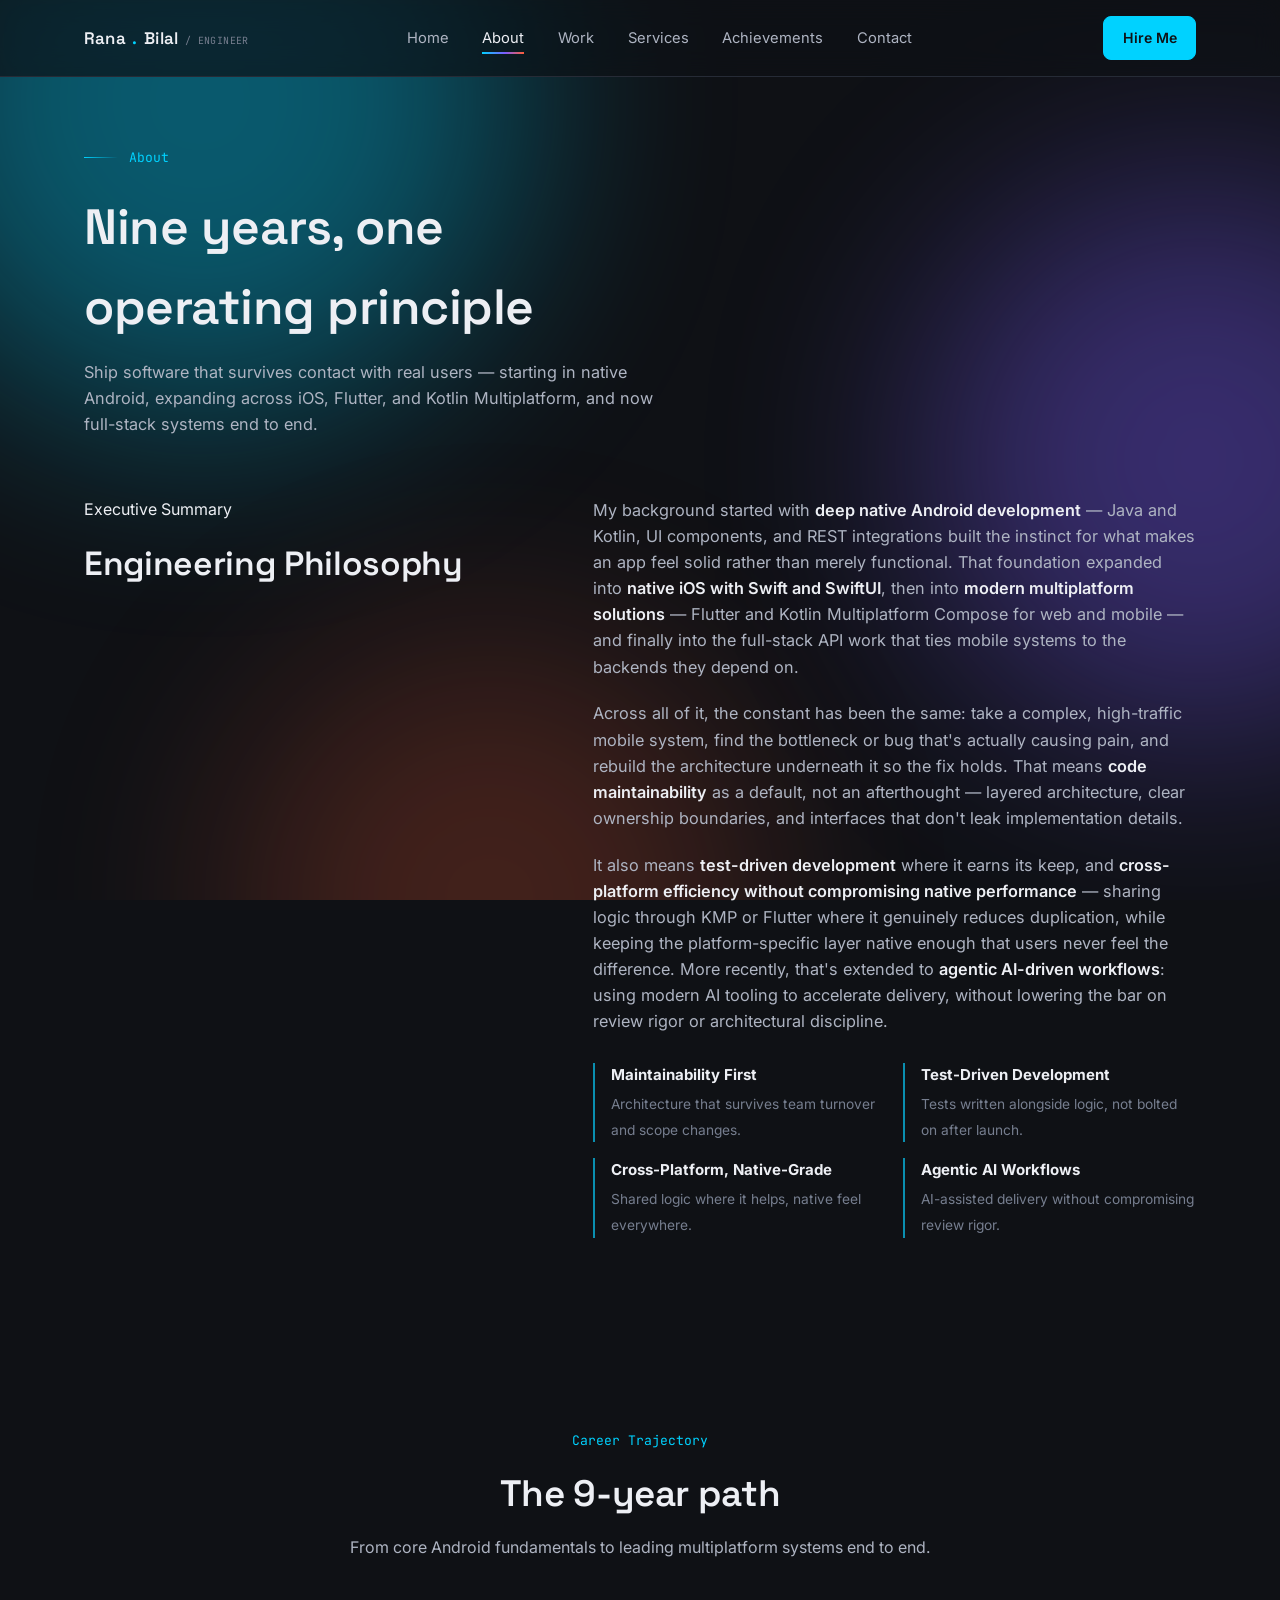
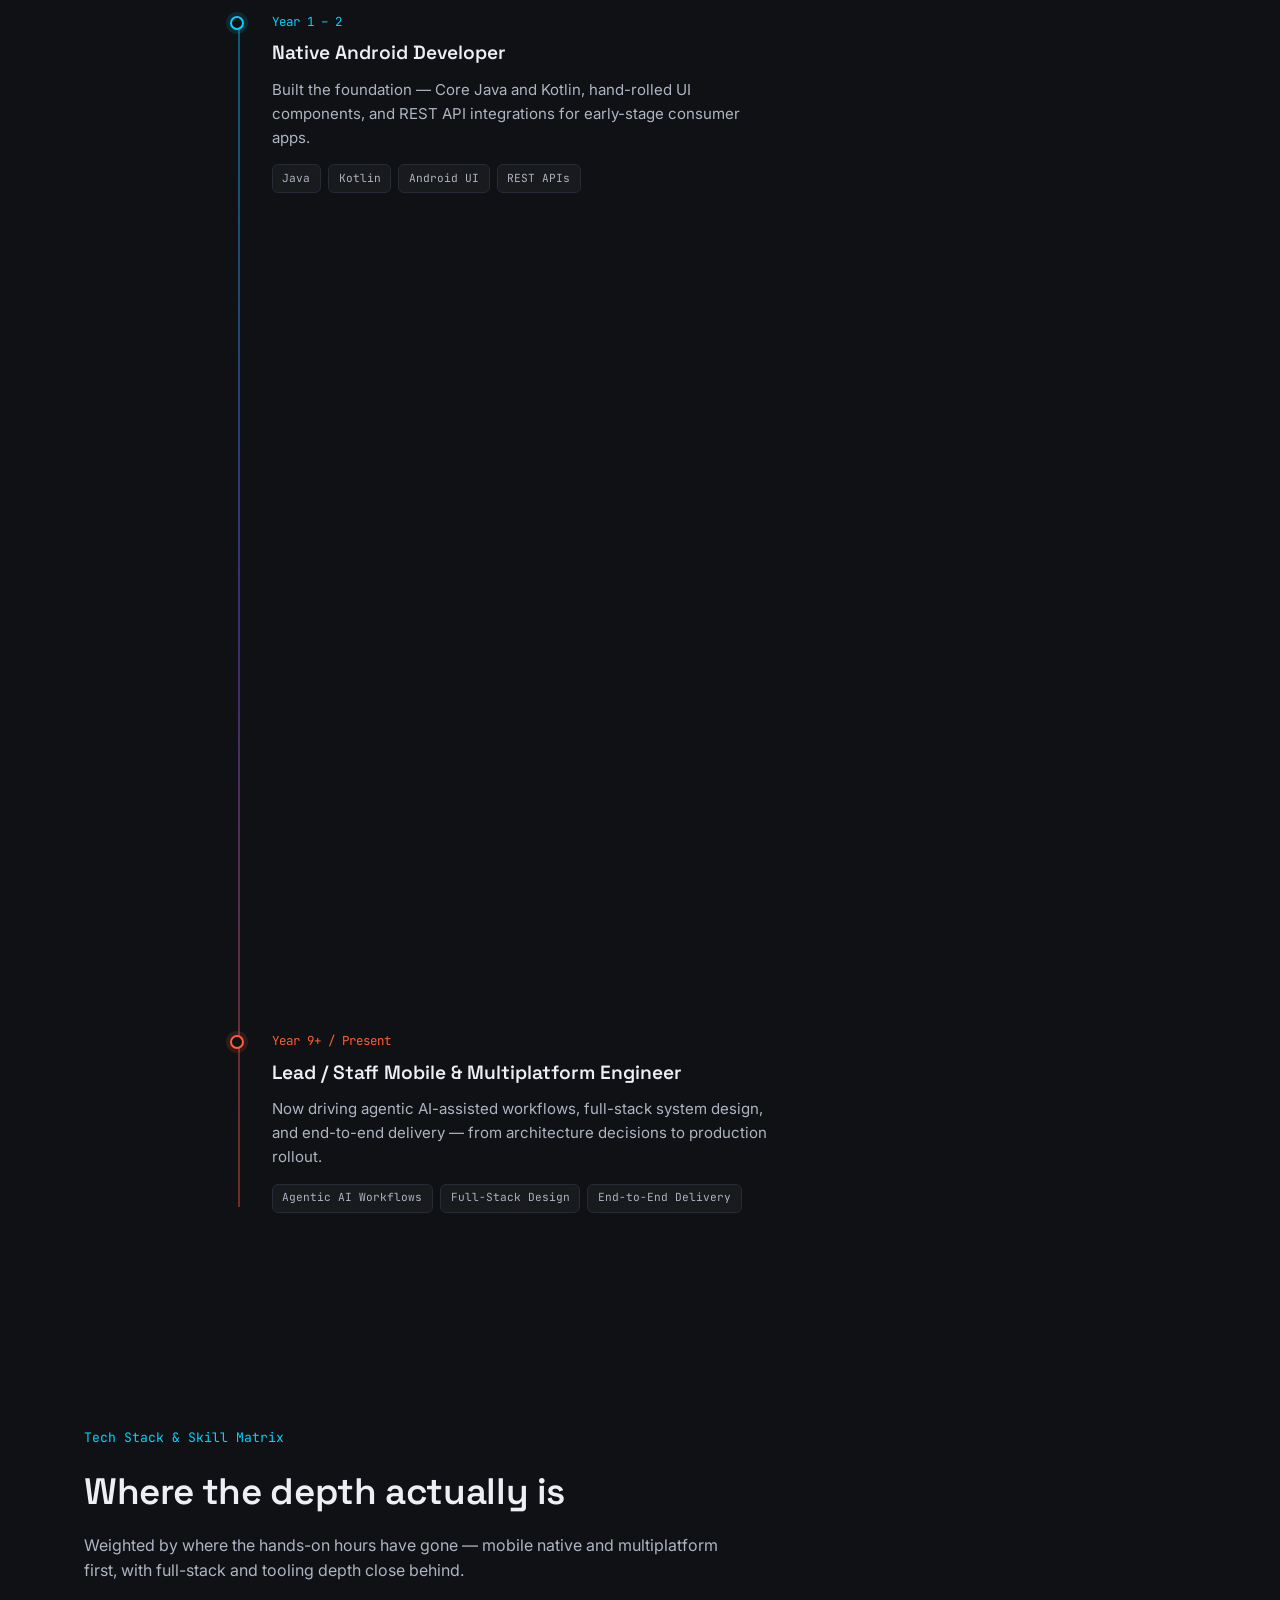
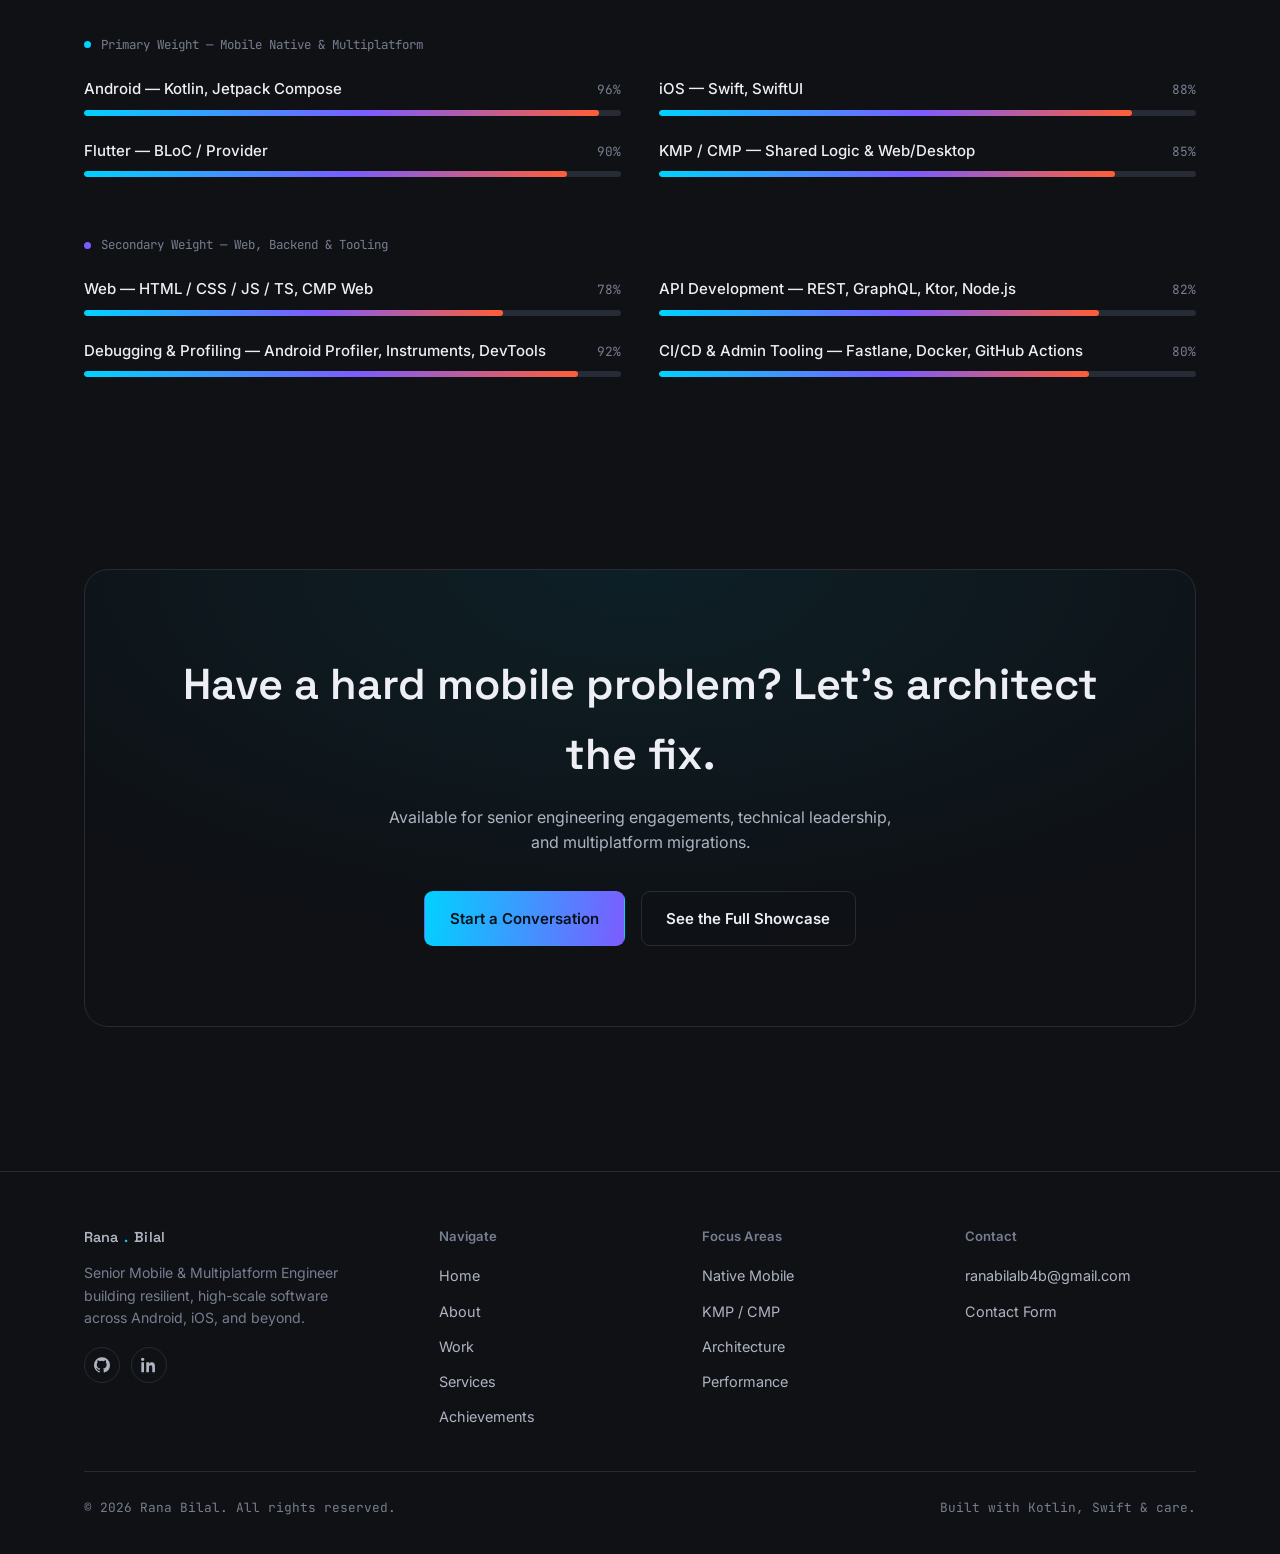
==== about.html @ 369d16eb "Initial Commit" ====
<!DOCTYPE html>
<html lang="en">
<head>
<meta charset="UTF-8">
<meta name="viewport" content="width=device-width, initial-scale=1.0">
<title>About — Rana Bilal</title>
<meta name="description" content="9 years of Android engineering — from native Android compliance platforms to Kotlin Multiplatform, Flutter, and iOS expansion.">
<link rel="preconnect" href="https://fonts.googleapis.com">
<link href="https://fonts.googleapis.com/css2?family=Space+Grotesk:wght@500;600;700&family=Inter:wght@400;500;600&family=JetBrains+Mono:wght@400;500&display=swap" rel="stylesheet">
<link rel="stylesheet" href="assets/css/style.css">
</head>
<body>

<div class="ambient" aria-hidden="true">
  <span class="b1"></span>
  <span class="b2"></span>
  <span class="b3"></span>
</div>

<!-- ============ NAV ============ -->
<header class="site-nav">
  <div class="wrap">
    <a href="index.html" class="brand">Rana<span class="dot">.</span>Bilal <small>/ ENGINEER</small></a>
    <nav>
      <ul class="nav-links" id="navLinks">
        <li><a href="index.html">Home</a></li>
        <li><a href="about.html" class="active">About</a></li>
        <li><a href="projects.html">Work</a></li>
        <li><a href="services.html">Services</a></li>
        <li><a href="achievements.html">Achievements</a></li>
        <li><a href="contact.html">Contact</a></li>
        <li><a href="contact.html" class="btn btn-primary nav-cta-mobile">Hire Me</a></li>
      </ul>
    </nav>
    <a href="contact.html" class="nav-cta">Hire Me</a>
    <button class="nav-toggle" id="navToggle" aria-label="Toggle navigation" aria-expanded="false">
      <span></span>
    </button>
  </div>
</header>

<main>

  <!-- ============ PAGE HEADER ============ -->
  <section class="page-header">
    <div class="wrap">
      <div class="eyebrow-line"><span class="rule"></span> About</div>
      <h1>Nine years, one operating principle</h1>
      <p>Ship software that survives contact with real users — starting in native Android, expanding across iOS, Flutter, and Kotlin Multiplatform, and now full-stack systems end to end.</p>
    </div>
  </section>

  <!-- ============ EXECUTIVE SUMMARY / PHILOSOPHY ============ -->
  <section class="section" style="padding-top:20px;">
    <div class="wrap">
      <div class="narrative">
        <div class="narrative-aside reveal">
          <span class="index">Executive Summary</span>
          <h2>Engineering Philosophy</h2>
        </div>
        <div class="narrative-body reveal">
          <p>My background started with <strong>deep native Android development</strong> — Java and Kotlin, UI components, and REST integrations built the instinct for what makes an app feel solid rather than merely functional. That foundation expanded into <strong>native iOS with Swift and SwiftUI</strong>, then into <strong>modern multiplatform solutions</strong> — Flutter and Kotlin Multiplatform Compose for web and mobile — and finally into the full-stack API work that ties mobile systems to the backends they depend on.</p>
          <p>Across all of it, the constant has been the same: take a complex, high-traffic mobile system, find the bottleneck or bug that's actually causing pain, and rebuild the architecture underneath it so the fix holds. That means <strong>code maintainability</strong> as a default, not an afterthought — layered architecture, clear ownership boundaries, and interfaces that don't leak implementation details.</p>
          <p>It also means <strong>test-driven development</strong> where it earns its keep, and <strong>cross-platform efficiency without compromising native performance</strong> — sharing logic through KMP or Flutter where it genuinely reduces duplication, while keeping the platform-specific layer native enough that users never feel the difference. More recently, that's extended to <strong>agentic AI-driven workflows</strong>: using modern AI tooling to accelerate delivery, without lowering the bar on review rigor or architectural discipline.</p>

          <div class="pillar-strip">
            <div class="pillar"><b>Maintainability First</b><span>Architecture that survives team turnover and scope changes.</span></div>
            <div class="pillar"><b>Test-Driven Development</b><span>Tests written alongside logic, not bolted on after launch.</span></div>
            <div class="pillar"><b>Cross-Platform, Native-Grade</b><span>Shared logic where it helps, native feel everywhere.</span></div>
            <div class="pillar"><b>Agentic AI Workflows</b><span>AI-assisted delivery without compromising review rigor.</span></div>
          </div>
        </div>
      </div>
    </div>
  </section>

  <!-- ============ MILESTONE TIMELINE ============ -->
  <section class="section" id="timeline-section">
    <div class="wrap">
      <div class="section-head reveal" style="margin-left:auto; margin-right:auto; text-align:center;">
        <span class="index">Career Trajectory</span>
        <h2>The 9-year path</h2>
        <p style="margin-left:auto; margin-right:auto;">From core Android fundamentals to leading multiplatform systems end to end.</p>
      </div>

      <div class="timeline">
        <div class="t-item reveal">
          <span class="t-range">Year 1 – 2</span>
          <h3>Native Android Developer</h3>
          <p>Built the foundation — Core Java and Kotlin, hand-rolled UI components, and REST API integrations for early-stage consumer apps.</p>
          <div class="pill-row"><span class="pill">Java</span><span class="pill">Kotlin</span><span class="pill">Android UI</span><span class="pill">REST APIs</span></div>
        </div>

        <div class="t-item reveal">
          <span class="t-range">Year 3 – 4</span>
          <h3>Senior Mobile Engineer</h3>
          <p>Expanded into native iOS development with Swift, while owning CI/CD automation and advanced state management across a growing Android codebase.</p>
          <div class="pill-row"><span class="pill">Swift</span><span class="pill">CI/CD</span><span class="pill">State Management</span></div>
        </div>

        <div class="t-item reveal">
          <span class="t-range">Year 5 – 6</span>
          <h3>Cross-Platform Specialist</h3>
          <p>Led high-scale Flutter builds, wrote custom native plugins to bridge platform gaps, and focused heavily on performance optimization under real production load.</p>
          <div class="pill-row"><span class="pill">Flutter</span><span class="pill">Native Plugins</span><span class="pill">Performance Optimization</span></div>
        </div>

        <div class="t-item reveal">
          <span class="t-range">Year 7 – 8</span>
          <h3>Multiplatform &amp; Systems Lead</h3>
          <p>Introduced Kotlin Multiplatform (KMP/CMP) for shared mobile and web logic, designed complex API architectures, and led bug triage and heavy refactoring efforts.</p>
          <div class="pill-row"><span class="pill">KMP / CMP</span><span class="pill">API Architecture</span><span class="pill">Refactoring</span></div>
        </div>

        <div class="t-item reveal milestone-current">
          <span class="t-range">Year 9+ / Present</span>
          <h3>Lead / Staff Mobile &amp; Multiplatform Engineer</h3>
          <p>Now driving agentic AI-assisted workflows, full-stack system design, and end-to-end delivery — from architecture decisions to production rollout.</p>
          <div class="pill-row"><span class="pill">Agentic AI Workflows</span><span class="pill">Full-Stack Design</span><span class="pill">End-to-End Delivery</span></div>
        </div>
      </div>
    </div>
  </section>

  <!-- ============ SKILL MATRIX ============ -->
  <section class="section" id="skills">
    <div class="wrap">
      <div class="section-head reveal">
        <span class="index">Tech Stack &amp; Skill Matrix</span>
        <h2>Where the depth actually is</h2>
        <p>Weighted by where the hands-on hours have gone — mobile native and multiplatform first, with full-stack and tooling depth close behind.</p>
      </div>

      <div class="skill-weight-label reveal"><span class="dot"></span> Primary Weight — Mobile Native &amp; Multiplatform</div>
      <div class="skill-group reveal">
        <div class="skill-item">
          <div class="skill-head"><span class="skill-name">Android — Kotlin, Jetpack Compose</span><span class="skill-pct">96%</span></div>
          <div class="skill-bar"><div class="fill js-skill" data-pct="96"></div></div>
        </div>

        <div class="skill-item">
          <div class="skill-head"><span class="skill-name">iOS — Swift, SwiftUI</span><span class="skill-pct">88%</span></div>
          <div class="skill-bar"><div class="fill js-skill" data-pct="88"></div></div>
        </div>

        <div class="skill-item">
          <div class="skill-head"><span class="skill-name">Flutter — BLoC / Provider</span><span class="skill-pct">90%</span></div>
          <div class="skill-bar"><div class="fill js-skill" data-pct="90"></div></div>
        </div>

        <div class="skill-item">
          <div class="skill-head"><span class="skill-name">KMP / CMP — Shared Logic &amp; Web/Desktop</span><span class="skill-pct">85%</span></div>
          <div class="skill-bar"><div class="fill js-skill" data-pct="85"></div></div>
        </div>
      </div>

      <div class="skill-weight-label secondary reveal"><span class="dot"></span> Secondary Weight — Web, Backend &amp; Tooling</div>
      <div class="skill-group reveal">
        <div class="skill-item">
          <div class="skill-head"><span class="skill-name">Web — HTML / CSS / JS / TS, CMP Web</span><span class="skill-pct">78%</span></div>
          <div class="skill-bar"><div class="fill js-skill" data-pct="78"></div></div>
        </div>

        <div class="skill-item">
          <div class="skill-head"><span class="skill-name">API Development — REST, GraphQL, Ktor, Node.js</span><span class="skill-pct">82%</span></div>
          <div class="skill-bar"><div class="fill js-skill" data-pct="82"></div></div>
        </div>

        <div class="skill-item">
          <div class="skill-head"><span class="skill-name">Debugging &amp; Profiling — Android Profiler, Instruments, DevTools</span><span class="skill-pct">92%</span></div>
          <div class="skill-bar"><div class="fill js-skill" data-pct="92"></div></div>
        </div>

        <div class="skill-item">
          <div class="skill-head"><span class="skill-name">CI/CD &amp; Admin Tooling — Fastlane, Docker, GitHub Actions</span><span class="skill-pct">80%</span></div>
          <div class="skill-bar"><div class="fill js-skill" data-pct="80"></div></div>
        </div>
      </div>
    </div>
  </section>

  <!-- ============ CLOSING CTA ============ -->
  <section class="section" id="contact-cta">
    <div class="wrap">
      <div class="closing reveal">
        <h2>Have a hard mobile problem? Let's architect the fix.</h2>
        <p>Available for senior engineering engagements, technical leadership, and multiplatform migrations.</p>
        <div class="cta-row">
          <a href="contact.html" class="btn btn-primary">Start a Conversation</a>
          <a href="projects.html" class="btn btn-ghost">See the Full Showcase</a>
        </div>
      </div>
    </div>
  </section>

</main>

<!-- ============ FOOTER ============ -->
<footer class="site-footer">
  <div class="wrap">
    <div class="footer-grid">
      <div class="footer-brand">
        <a href="index.html" class="brand">Rana<span class="dot">.</span>Bilal</a>
        <p>Senior Mobile &amp; Multiplatform Engineer building resilient, high-scale software across Android, iOS, and beyond.</p>
        <div class="social-row">
          <a href="https://github.com/ranab4b" aria-label="GitHub" target="_blank" rel="noopener">
            <svg width="16" height="16" viewBox="0 0 24 24" fill="currentColor"><path d="M12 .5A11.5 11.5 0 000 12.1c0 5.16 3.29 9.53 7.86 11.08.58.11.79-.26.79-.57v-2.02c-3.2.72-3.88-1.57-3.88-1.57-.52-1.36-1.28-1.72-1.28-1.72-1.05-.74.08-.72.08-.72 1.16.08 1.77 1.22 1.77 1.22 1.03 1.8 2.7 1.28 3.36.98.1-.76.4-1.28.73-1.58-2.55-.3-5.24-1.32-5.24-5.86 0-1.29.45-2.35 1.19-3.18-.12-.3-.52-1.53.11-3.19 0 0 .98-.32 3.2 1.22a10.9 10.9 0 015.83 0c2.21-1.54 3.19-1.22 3.19-1.22.63 1.66.23 2.89.11 3.19.74.83 1.19 1.89 1.19 3.18 0 4.55-2.7 5.55-5.26 5.85.41.37.78 1.1.78 2.22v3.29c0 .31.21.69.8.57A11.5 11.5 0 0024 12.1 11.5 11.5 0 0012 .5z"/></svg>
          </a>
          <a href="https://www.linkedin.com/in/rana-bilal-88a166a5/" aria-label="LinkedIn" target="_blank" rel="noopener">
            <svg width="16" height="16" viewBox="0 0 24 24" fill="currentColor"><path d="M4.98 3.5C4.98 4.88 3.9 6 2.5 6S0 4.88 0 3.5 1.1 1 2.5 1s2.48 1.12 2.48 2.5zM.5 8h4V23h-4V8zM8.5 8h3.8v2.05h.05c.53-.99 1.83-2.05 3.77-2.05 4.03 0 4.77 2.62 4.77 6.03V23h-4v-6.9c0-1.64-.03-3.75-2.29-3.75-2.3 0-2.65 1.79-2.65 3.63V23h-4V8z"/></svg>
          </a>
        </div>
      </div>
      <div>
        <h4>Navigate</h4>
        <ul>
          <li><a href="index.html">Home</a></li>
          <li><a href="about.html">About</a></li>
          <li><a href="projects.html">Work</a></li>
          <li><a href="services.html">Services</a></li>
          <li><a href="achievements.html">Achievements</a></li>
        </ul>
      </div>
      <div>
        <h4>Focus Areas</h4>
        <ul>
          <li><a href="projects.html">Native Mobile</a></li>
          <li><a href="projects.html">KMP / CMP</a></li>
          <li><a href="about.html">Architecture</a></li>
          <li><a href="about.html">Performance</a></li>
        </ul>
      </div>
      <div>
        <h4>Contact</h4>
        <ul>
          <li><a href="mailto:ranabilalb4b@gmail.com">ranabilalb4b@gmail.com</a></li>
          <li><a href="contact.html">Contact Form</a></li>
        </ul>
      </div>
    </div>
    <div class="footer-bottom">
      <span>&copy; <span id="year"></span> Rana Bilal. All rights reserved.</span>
      <span>Built with Kotlin, Swift &amp; care.</span>
    </div>
  </div>
</footer>

<script src="assets/js/main.js"></script>
</body>
</html>
---- assets/css/style.css ----
/* ============================================================
   RANA BILAL — ENGINEERING PORTFOLIO
   Design tokens
============================================================ */
:root{
  --bg-0:#0F1115;
  --bg-1:#14171F;
  --bg-2:#191D27;
  --line:#262B36;
  --text-0:#EDEFF4;
  --text-1:#AEB4C2;
  --text-2:#767E8F;

  --blue:#00D2FF;
  --blue-dim: #0A8FB0;
  --orange:#FF5E36;
  --violet:#7C5CFF;

  --grad-line: linear-gradient(90deg,var(--blue),var(--violet) 55%,var(--orange));

  --font-display:'Space Grotesk', 'Segoe UI', sans-serif;
  --font-body:'Inter', 'Segoe UI', sans-serif;
  --font-mono:'JetBrains Mono', 'Courier New', monospace;

  --maxw:1240px;
  --gutter:clamp(20px,5vw,64px);

  --ease:cubic-bezier(.22,.68,.32,1);
}

*,*::before,*::after{box-sizing:border-box;}
html{scroll-behavior:smooth;}
@media (prefers-reduced-motion: reduce){
  html{scroll-behavior:auto;}
  *,*::before,*::after{animation-duration:.001ms !important; animation-iteration-count:1 !important; transition-duration:.001ms !important; scroll-behavior:auto !important;}
}

body{
  margin:0;
  background:var(--bg-0);
  color:var(--text-0);
  font-family:var(--font-body);
  font-size:16px;
  line-height:1.6;
  -webkit-font-smoothing:antialiased;
  overflow-x:hidden;
}

a{color:inherit; text-decoration:none;}
img{max-width:100%; display:block;}
button{font-family:inherit;}
::selection{background:var(--blue); color:#04121A;}

.wrap{
  max-width:var(--maxw);
  margin:0 auto;
  padding:0 var(--gutter);
}

/* ---------- Ambient drifting background ---------- */
.ambient{
  position:fixed;
  inset:0;
  z-index:0;
  overflow:hidden;
  pointer-events:none;
}
.ambient span{
  position:absolute;
  border-radius:50%;
  filter:blur(110px);
  opacity:.38;
  will-change:transform;
}
.ambient .b1{width:640px;height:640px; background:var(--blue); top:-220px; left:-120px; animation:drift1 26s ease-in-out infinite;}
.ambient .b2{width:560px;height:560px; background:var(--violet); top:20%; right:-200px; animation:drift2 32s ease-in-out infinite;}
.ambient .b3{width:520px;height:520px; background:var(--orange); bottom:-260px; left:18%; animation:drift3 30s ease-in-out infinite; opacity:.22;}

@keyframes drift1{
  0%,100%{transform:translate(0,0) scale(1);}
  50%{transform:translate(60px,80px) scale(1.12);}
}
@keyframes drift2{
  0%,100%{transform:translate(0,0) scale(1);}
  50%{transform:translate(-70px,50px) scale(1.08);}
}
@keyframes drift3{
  0%,100%{transform:translate(0,0) scale(1);}
  50%{transform:translate(50px,-60px) scale(1.15);}
}

body > *{position:relative; z-index:1;}

/* ============================================================
   NAV
============================================================ */
.site-nav{
  position:sticky; top:0; z-index:50;
  backdrop-filter:blur(14px) saturate(140%);
  background:rgba(15,17,21,.72);
  border-bottom:1px solid var(--line);
}
.site-nav .wrap{
  display:flex;
  align-items:center;
  justify-content:space-between;
  height:76px;
}
.brand{
  font-family:var(--font-display);
  font-weight:600;
  font-size:1.05rem;
  letter-spacing:.01em;
  display:flex;
  align-items:baseline;
  gap:.4em;
}
.brand .dot{color:var(--blue);}
.brand small{
  font-family:var(--font-mono);
  font-size:.62rem;
  color:var(--text-2);
  font-weight:400;
  letter-spacing:.04em;
}

.nav-links{
  display:flex;
  align-items:center;
  gap:2.1rem;
  list-style:none;
  margin:0; padding:0;
}
.nav-links a{
  font-size:.92rem;
  color:var(--text-1);
  position:relative;
  padding:.3rem 0;
  transition:color .25s var(--ease);
}
.nav-links a:hover, .nav-links a.active{color:var(--text-0);}
.nav-links a::after{
  content:'';
  position:absolute; left:0; bottom:-2px;
  width:0; height:2px;
  background:var(--grad-line);
  transition:width .3s var(--ease);
}
.nav-links a:hover::after, .nav-links a.active::after{width:100%;}

.nav-cta{
  display:inline-flex;
  align-items:center;
  gap:.5rem;
  padding:.6rem 1.15rem;
  border-radius:8px;
  border:1px solid var(--blue);
  color:var(--bg-0);
  background:var(--blue);
  font-weight:600;
  font-size:.88rem;
  transition:transform .25s var(--ease), box-shadow .25s var(--ease);
}
.nav-cta:hover{
  transform:translateY(-2px);
  box-shadow:0 8px 24px -6px rgba(0,210,255,.55);
}
.nav-links .nav-cta-mobile{display:none;}

.nav-toggle{
  display:none;
  background:none; border:none; color:var(--text-0);
  width:40px; height:40px;
  cursor:pointer;
}
.nav-toggle span, .nav-toggle span::before, .nav-toggle span::after{
  content:'';
  display:block;
  width:22px; height:2px;
  background:currentColor;
  position:relative;
  transition:transform .25s var(--ease), opacity .25s var(--ease);
}
.nav-toggle span::before{position:absolute; top:-7px;}
.nav-toggle span::after{position:absolute; top:7px;}

/* ============================================================
   HERO
============================================================ */
.hero{
  padding:88px 0 60px;
}
.hero .wrap{
  display:grid;
  grid-template-columns:1.15fr .85fr;
  gap:clamp(30px,5vw,60px);
  align-items:center;
}
.eyebrow-line{
  display:flex;
  align-items:center;
  gap:.7rem;
  font-family:var(--font-mono);
  font-size:.82rem;
  color:var(--blue);
  margin-bottom:1.4rem;
}
.eyebrow-line .rule{
  width:34px; height:1px;
  background:linear-gradient(90deg,var(--blue),transparent);
}
.hero h1{
  font-family:var(--font-display);
  font-weight:600;
  font-size:clamp(2.4rem,4.6vw,3.6rem);
  line-height:1.08;
  letter-spacing:-.01em;
  margin:0 0 .55em;
}
.hero h1 .name{
  display:block;
  background:linear-gradient(100deg,var(--text-0) 40%, var(--blue) 75%, var(--violet));
  -webkit-background-clip:text;
  background-clip:text;
  color:transparent;
}
.hero .role{
  font-size:1.1rem;
  color:var(--text-1);
  font-weight:500;
  margin:0 0 1.1rem;
}
.hero .role strong{color:var(--text-0); font-weight:600;}
.hero .tagline{
  max-width:52ch;
  color:var(--text-1);
  font-size:1.02rem;
  margin:0 0 1.9rem;
}

.badge-row{
  display:flex;
  flex-wrap:wrap;
  gap:.55rem;
  margin-bottom:2.3rem;
}
.badge{
  font-family:var(--font-mono);
  font-size:.76rem;
  padding:.42rem .8rem;
  border:1px solid var(--line);
  border-radius:100px;
  color:var(--text-1);
  background:rgba(255,255,255,.02);
  transition:border-color .25s var(--ease), color .25s var(--ease), transform .25s var(--ease);
}
.badge:hover{border-color:var(--blue-dim); color:var(--text-0); transform:translateY(-2px);}

.cta-row{display:flex; flex-wrap:wrap; gap:1rem;}
.btn{
  display:inline-flex;
  align-items:center;
  gap:.6rem;
  padding:.9rem 1.55rem;
  border-radius:9px;
  font-weight:600;
  font-size:.94rem;
  cursor:pointer;
  border:1px solid transparent;
  transition:transform .25s var(--ease), box-shadow .25s var(--ease), background .25s var(--ease), border-color .25s var(--ease);
}
.btn-primary{
  background:linear-gradient(100deg,var(--blue),var(--violet));
  color:#06121A;
}
.btn-primary:hover{transform:translateY(-3px); box-shadow:0 14px 34px -10px rgba(0,210,255,.5);}
.btn-ghost{
  background:transparent;
  border-color:var(--line);
  color:var(--text-0);
}
.btn-ghost:hover{border-color:var(--orange); color:var(--orange); transform:translateY(-3px);}

/* --- hero portrait frame --- */
.portrait{
  position:relative;
  width:100%;
  max-width:400px;
  margin-inline:auto;
  aspect-ratio:1/1.08;
}
.portrait .glow{
  position:absolute; inset:-30px;
  background:conic-gradient(from 180deg, var(--blue), var(--violet), var(--orange), var(--blue));
  filter:blur(46px);
  opacity:.35;
  border-radius:40% 60% 55% 45%/50% 45% 55% 50%;
  animation:auraSpin 18s linear infinite;
}
@keyframes auraSpin{ to{ transform:rotate(360deg);} }

.portrait .frame{
  position:absolute; inset:0;
  border-radius:28px;
  overflow:hidden;
  border:1px solid rgba(255,255,255,.08);
  background:var(--bg-1);
}
.portrait .frame img{
  width:100%; height:100%; object-fit:cover;
  filter:grayscale(.15) contrast(1.05);
}
.portrait .frame::after{
  content:'';
  position:absolute; inset:0;
  background:linear-gradient(200deg, transparent 55%, rgba(10,12,16,.85));
}
.bracket{
  position:absolute;
  width:38px; height:38px;
  border-color:var(--blue);
  border-style:solid;
  opacity:.9;
}
.bracket.tl{top:-14px; left:-14px; border-width:2px 0 0 2px; border-top-left-radius:10px;}
.bracket.br{bottom:-14px; right:-14px; border-width:0 2px 2px 0; border-bottom-right-radius:10px; border-color:var(--orange);}
.portrait .tag{
  position:absolute;
  bottom:16px; left:16px; right:16px;
  font-family:var(--font-mono);
  font-size:.72rem;
  color:var(--text-0);
  display:flex;
  justify-content:space-between;
  z-index:2;
}
.portrait .tag span:last-child{color:var(--blue);}

/* ============================================================
   STAT RAIL
============================================================ */
.stat-rail{
  padding:20px 0 70px;
}
.stat-rail .wrap{
  display:grid;
  grid-template-columns:repeat(4,1fr);
}
.stat{
  padding:1.6rem 1.4rem;
  border-left:1px solid var(--line);
  text-align:left;
}
.stat:first-child{border-left:none;}
.stat .num{
  font-family:var(--font-mono);
  font-size:clamp(1.8rem,3vw,2.5rem);
  font-weight:600;
  color:var(--text-0);
  display:flex;
  align-items:baseline;
  gap:.15rem;
}
.stat .num .unit{font-size:.55em; color:var(--blue);}
.stat .label{
  margin-top:.4rem;
  font-size:.86rem;
  color:var(--text-2);
}

/* ============================================================
   SECTION HEADERS (shared)
============================================================ */
.section{padding:96px 0;}
.section-head{
  max-width:640px;
  margin-bottom:3.2rem;
}
.section-head h2{
  font-family:var(--font-display);
  font-size:clamp(1.7rem,3vw,2.3rem);
  font-weight:600;
  margin:0 0 .7rem;
  letter-spacing:-.01em;
}
.section-head p{
  color:var(--text-1);
  margin:0;
  font-size:1rem;
}
.section-head .index{
  font-family:var(--font-mono);
  color:var(--blue);
  font-size:.82rem;
  display:block;
  margin-bottom:.9rem;
}

/* ============================================================
   EXPERTISE MATRIX
============================================================ */
.matrix{
  display:grid;
  grid-template-columns:repeat(2,1fr);
  gap:1px;
  background:var(--line);
  border:1px solid var(--line);
  border-radius:16px;
  overflow:hidden;
}
.matrix-item{
  background:var(--bg-1);
  padding:2.1rem 2.2rem;
  transition:background .3s var(--ease);
}
.matrix-item:hover{background:var(--bg-2);}
.matrix-item .icon{
  width:44px; height:44px;
  margin-bottom:1.1rem;
  color:var(--blue);
}
.matrix-item:nth-child(2) .icon{color:var(--orange);}
.matrix-item:nth-child(3) .icon{color:var(--violet);}
.matrix-item:nth-child(4) .icon{color:var(--blue);}
.matrix-item h3{
  font-family:var(--font-display);
  font-size:1.12rem;
  font-weight:600;
  margin:0 0 .55rem;
}
.matrix-item p{
  color:var(--text-1);
  font-size:.92rem;
  margin:0;
  max-width:44ch;
}

/* ============================================================
   PROJECTS
============================================================ */
.project-grid{
  display:grid;
  grid-template-columns:repeat(2,1fr);
  gap:1.4rem;
}
.project-card{
  position:relative;
  border-radius:16px;
  border:1px solid var(--line);
  background:var(--bg-1);
  padding:1.8rem 1.8rem 1.6rem;
  overflow:hidden;
  cursor:pointer;
  transition:transform .35s var(--ease), border-color .35s var(--ease);
}
.project-card .thumb.thumb-sm{
  margin:-1.8rem -1.8rem 1.2rem;
  aspect-ratio:16/9;
  overflow:hidden;
  background:var(--bg-2);
}
.project-card .thumb.thumb-sm img{width:100%; height:100%; object-fit:cover; display:block;}
.project-card::before{
  content:'';
  position:absolute; inset:0;
  padding:1px;
  border-radius:inherit;
  background:var(--grad-line);
  -webkit-mask:linear-gradient(#000 0 0) content-box, linear-gradient(#000 0 0);
  -webkit-mask-composite:xor;
  mask-composite:exclude;
  opacity:0;
  transition:opacity .35s var(--ease);
  pointer-events:none;
}
.project-card:hover{transform:translateY(-6px); border-color:transparent;}
.project-card:hover::before{opacity:1;}
.project-card .meta{
  display:flex;
  justify-content:space-between;
  align-items:flex-start;
  margin-bottom:1rem;
}
.project-card .kind{
  font-family:var(--font-mono);
  font-size:.72rem;
  color:var(--text-2);
}
.project-card .scale{
  font-family:var(--font-mono);
  font-size:.72rem;
  color:var(--orange);
}
.project-card h3{
  font-family:var(--font-display);
  font-size:1.28rem;
  margin:0 0 .55rem;
  font-weight:600;
}
.project-card p{
  color:var(--text-1);
  font-size:.9rem;
  margin:0 0 1.3rem;
  max-width:48ch;
}
.pill-row{display:flex; flex-wrap:wrap; gap:.45rem; margin-bottom:1.4rem;}
.pill{
  font-family:var(--font-mono);
  font-size:.7rem;
  padding:.28rem .6rem;
  border-radius:6px;
  background:rgba(255,255,255,.04);
  color:var(--text-1);
  border:1px solid var(--line);
}
.card-link{
  font-size:.86rem;
  font-weight:600;
  color:var(--blue);
  display:inline-flex;
  align-items:center;
  gap:.4rem;
}

.showcase-more{
  text-align:center;
  margin-top:2.6rem;
}

/* ============================================================
   PHILOSOPHY
============================================================ */
.philosophy{
  border-radius:20px;
  border:1px solid var(--line);
  background:linear-gradient(135deg, rgba(0,210,255,.05), rgba(124,92,255,.05));
  padding:3rem clamp(1.6rem,4vw,3.4rem);
  display:grid;
  grid-template-columns:.9fr 1.1fr;
  gap:2.4rem;
  align-items:center;
}
.philosophy-list{
  display:grid;
  grid-template-columns:1fr 1fr;
  gap:1.4rem 2rem;
  list-style:none;
  margin:0; padding:0;
}
.philosophy-list li{
  font-family:var(--font-mono);
  font-size:.86rem;
  color:var(--text-1);
  padding-left:1.1rem;
  border-left:2px solid var(--blue-dim);
}
.philosophy-list li b{display:block; color:var(--text-0); font-family:var(--font-body); font-size:.98rem; margin-bottom:.2rem; font-weight:600;}

/* ============================================================
   TESTIMONIALS
============================================================ */
.testimonial-track{
  display:flex;
  gap:1.4rem;
  overflow-x:auto;
  scroll-snap-type:x mandatory;
  padding-bottom:1rem;
  scrollbar-width:none;
}
.testimonial-track::-webkit-scrollbar{display:none;}
.t-card{
  scroll-snap-align:start;
  flex:0 0 min(480px,86vw);
  background:var(--bg-1);
  border:1px solid var(--line);
  border-radius:16px;
  padding:2rem;
}
.t-card q{
  font-size:1.02rem;
  line-height:1.65;
  color:var(--text-0);
  display:block;
  margin-bottom:1.5rem;
  quotes:none;
}
.t-person{display:flex; align-items:center; gap:.8rem;}
.t-avatar{
  width:42px; height:42px;
  border-radius:50%;
  background:linear-gradient(135deg,var(--blue),var(--violet));
  display:flex; align-items:center; justify-content:center;
  font-family:var(--font-display);
  font-weight:600;
  color:#06121A;
  font-size:.92rem;
  flex-shrink:0;
}
.t-person .name{font-weight:600; font-size:.92rem;}
.t-person .role{font-size:.8rem; color:var(--text-2);}
.t-linkedin{
  margin-left:auto;
  width:32px; height:32px;
  border-radius:50%;
  display:flex; align-items:center; justify-content:center;
  color:var(--text-2);
  border:1px solid var(--line);
  flex-shrink:0;
  transition:color .2s var(--ease), border-color .2s var(--ease);
}
.t-linkedin svg{width:15px; height:15px;}
.t-linkedin:hover{color:var(--blue); border-color:var(--blue);}

.t-controls{
  display:flex;
  gap:.7rem;
  margin-top:1.6rem;
}
.t-controls button{
  width:40px; height:40px;
  border-radius:50%;
  border:1px solid var(--line);
  background:transparent;
  color:var(--text-0);
  cursor:pointer;
  display:flex; align-items:center; justify-content:center;
  transition:border-color .25s var(--ease), color .25s var(--ease);
}
.t-controls button:hover{border-color:var(--blue); color:var(--blue);}

/* ============================================================
   CLOSING CTA
============================================================ */
.closing{
  text-align:center;
  padding:5rem clamp(1.5rem,5vw,4rem);
  border-radius:24px;
  border:1px solid var(--line);
  background:radial-gradient(120% 140% at 50% 0%, rgba(0,210,255,.08), transparent 60%);
}
.closing h2{
  font-family:var(--font-display);
  font-size:clamp(1.9rem,4vw,2.7rem);
  margin:0 0 1rem;
  font-weight:600;
}
.closing p{
  color:var(--text-1);
  max-width:52ch;
  margin:0 auto 2.2rem;
}
.closing .cta-row{justify-content:center;}

/* ============================================================
   FOOTER
============================================================ */
.site-footer{
  border-top:1px solid var(--line);
  padding:3.4rem 0 2.2rem;
  margin-top:3rem;
}
.footer-grid{
  display:grid;
  grid-template-columns:1.4fr 1fr 1fr 1fr;
  gap:2rem;
  margin-bottom:2.6rem;
}
.footer-grid h4{
  font-size:.82rem;
  color:var(--text-2);
  font-weight:600;
  margin:0 0 1rem;
}
.footer-grid ul{list-style:none; margin:0; padding:0; display:grid; gap:.6rem;}
.footer-grid a{color:var(--text-1); font-size:.9rem; transition:color .2s var(--ease);}
.footer-grid a:hover{color:var(--blue);}
.footer-brand p{color:var(--text-2); font-size:.88rem; max-width:32ch; margin:.8rem 0 0;}
.social-row{display:flex; gap:.7rem; margin-top:1.1rem;}
.social-row a{
  width:36px; height:36px;
  border-radius:50%;
  border:1px solid var(--line);
  display:flex; align-items:center; justify-content:center;
  transition:border-color .2s var(--ease), color .2s var(--ease), transform .2s var(--ease);
}
.social-row a:hover{border-color:var(--blue); color:var(--blue); transform:translateY(-3px);}
.footer-bottom{
  display:flex;
  justify-content:space-between;
  align-items:center;
  font-size:.8rem;
  color:var(--text-2);
  font-family:var(--font-mono);
  border-top:1px solid var(--line);
  padding-top:1.6rem;
  flex-wrap:wrap;
  gap:.8rem;
}

/* ============================================================
   MODAL
============================================================ */
.modal-overlay{
  position:fixed; inset:0;
  background:rgba(6,8,11,.72);
  backdrop-filter:blur(6px);
  display:flex;
  align-items:center;
  justify-content:center;
  padding:2rem;
  z-index:200;
  opacity:0;
  pointer-events:none;
  transition:opacity .3s var(--ease);
}
.modal-overlay.active{opacity:1; pointer-events:auto;}
.modal{
  background:var(--bg-1);
  border:1px solid var(--line);
  border-radius:20px;
  max-width:560px;
  width:100%;
  padding:2.4rem;
  transform:translateY(16px);
  transition:transform .35s var(--ease);
  max-height:82vh;
  overflow-y:auto;
}
.modal-overlay.active .modal{transform:translateY(0);}
.modal-close{
  float:right;
  width:34px; height:34px;
  border-radius:50%;
  border:1px solid var(--line);
  background:none;
  color:var(--text-0);
  cursor:pointer;
}
.modal h3{font-family:var(--font-display); font-size:1.4rem; margin:.4rem 0 .6rem;}
.modal .kind{font-family:var(--font-mono); font-size:.76rem; color:var(--blue);}
.modal p{color:var(--text-1); font-size:.94rem;}
.modal-detail-list{list-style:none; margin:1.2rem 0; padding:0; display:grid; gap:.6rem;}
.modal-detail-list li{font-size:.88rem; color:var(--text-1); padding-left:1rem; border-left:2px solid var(--blue-dim);}

/* ============================================================
   SCROLL REVEAL
============================================================ */
.reveal{
  opacity:0;
  transform:translateY(28px);
  transition:opacity .8s var(--ease), transform .8s var(--ease);
}
.reveal.in-view{opacity:1; transform:translateY(0);}

/* ============================================================
   PAGE HEADER (interior pages)
============================================================ */
.page-header{
  padding:70px 0 40px;
}
.page-header .eyebrow-line{margin-bottom:1.2rem;}
.page-header h1{
  font-family:var(--font-display);
  font-weight:600;
  font-size:clamp(2.1rem,4vw,3.1rem);
  letter-spacing:-.01em;
  margin:0 0 .8rem;
  max-width:16ch;
}
.page-header p{
  color:var(--text-1);
  max-width:60ch;
  font-size:1.02rem;
  margin:0;
}

/* ============================================================
   FILTER TABS
============================================================ */
.filter-bar{
  display:flex;
  flex-wrap:wrap;
  gap:.7rem;
  margin-bottom:2.8rem;
}
.filter-btn{
  font-family:var(--font-mono);
  font-size:.8rem;
  padding:.6rem 1.1rem;
  border-radius:100px;
  border:1px solid var(--line);
  background:transparent;
  color:var(--text-1);
  cursor:pointer;
  transition:border-color .25s var(--ease), color .25s var(--ease), background .25s var(--ease), transform .2s var(--ease);
}
.filter-btn .count{
  color:var(--text-2);
  margin-left:.35rem;
}
.filter-btn:hover{border-color:var(--blue-dim); color:var(--text-0); transform:translateY(-1px);}
.filter-btn.active{
  background:linear-gradient(100deg,var(--blue),var(--violet));
  border-color:transparent;
  color:#06121A;
  font-weight:600;
}
.filter-btn.active .count{color:#06121A; opacity:.7;}

/* ============================================================
   SHOWCASE GRID + CARD
============================================================ */
.showcase-grid{
  display:grid;
  grid-template-columns:repeat(3,1fr);
  gap:1.6rem;
  position:relative;
}
.showcase-card{
  border-radius:18px;
  border:1px solid var(--line);
  background:var(--bg-1);
  overflow:hidden;
  cursor:pointer;
  transition:transform .4s var(--ease), box-shadow .4s var(--ease), opacity .35s var(--ease);
  transform:scale(1);
}
.showcase-card:hover{
  transform:translateY(-7px);
  box-shadow:0 22px 46px -20px rgba(0,210,255,.35), 0 0 0 1px rgba(0,210,255,.25);
}
.showcase-card.filtered-out{
  opacity:0;
  transform:scale(.94);
  pointer-events:none;
  position:absolute;
  visibility:hidden;
}
.showcase-card .thumb{
  position:relative;
  aspect-ratio:16/10;
  overflow:hidden;
  background:var(--bg-2);
}
.showcase-card .thumb svg{width:100%; height:100%; display:block;}
.showcase-card .thumb img{width:100%; height:100%; object-fit:cover; display:block;}
.showcase-card .thumb .cat-tag{
  position:absolute;
  top:14px; left:14px;
  font-family:var(--font-mono);
  font-size:.68rem;
  padding:.32rem .65rem;
  border-radius:100px;
  background:rgba(6,8,11,.6);
  backdrop-filter:blur(6px);
  color:var(--text-0);
  border:1px solid rgba(255,255,255,.12);
}
.showcase-card .body{padding:1.6rem 1.6rem 1.7rem;}
.showcase-card h3{
  font-family:var(--font-display);
  font-size:1.16rem;
  font-weight:600;
  margin:0 0 .25rem;
}
.showcase-card .subtitle{
  font-family:var(--font-mono);
  font-size:.76rem;
  color:var(--blue);
  margin:0 0 .9rem;
}
.showcase-card .summary{
  color:var(--text-1);
  font-size:.9rem;
  margin:0 0 1.2rem;
  max-width:52ch;
}
.badge-impact-row{
  display:flex;
  flex-wrap:wrap;
  gap:.5rem;
  margin-bottom:1.2rem;
}
.badge-impact{
  font-family:var(--font-mono);
  font-size:.7rem;
  padding:.3rem .65rem;
  border-radius:6px;
  color:var(--orange);
  background:rgba(255,94,54,.08);
  border:1px solid rgba(255,94,54,.25);
}

/* ============================================================
   MODAL — SHOWCASE EXTENSIONS
============================================================ */
.modal-thumb{
  border-radius:12px;
  overflow:hidden;
  margin-bottom:1.4rem;
  aspect-ratio:16/9;
  background:var(--bg-2);
}
.modal-thumb svg{width:100%; height:100%; display:block;}
.modal-section-label{
  font-family:var(--font-mono);
  font-size:.72rem;
  color:var(--blue);
  text-transform:none;
  margin:1.4rem 0 .6rem;
  display:block;
}
.modal-store-row{
  display:flex;
  flex-wrap:wrap;
  gap:.7rem;
  margin-top:1.6rem;
}
.store-btn{
  display:inline-flex;
  align-items:center;
  gap:.5rem;
  padding:.65rem 1.05rem;
  border-radius:8px;
  border:1px solid var(--line);
  color:var(--text-1);
  font-size:.84rem;
  font-weight:500;
  transition:border-color .25s var(--ease), color .25s var(--ease), transform .2s var(--ease);
}
.store-btn:hover{border-color:var(--blue); color:var(--text-0); transform:translateY(-2px);}
.store-btn svg{width:16px; height:16px;}

/* ============================================================
   ABOUT — NARRATIVE / PHILOSOPHY
============================================================ */
.narrative{
  display:grid;
  grid-template-columns:.85fr 1.15fr;
  gap:clamp(2rem,5vw,4rem);
  align-items:start;
}
.narrative-aside{position:sticky; top:110px;}
.narrative-aside .index{display:block; margin-bottom:.9rem;}
.narrative-aside h2{
  font-family:var(--font-display);
  font-size:clamp(1.6rem,3vw,2.1rem);
  font-weight:600;
  margin:0;
  letter-spacing:-.01em;
}
.narrative-body p{
  color:var(--text-1);
  font-size:1.02rem;
  max-width:64ch;
  margin:0 0 1.3rem;
}
.narrative-body p strong{color:var(--text-0); font-weight:600;}
.pillar-strip{
  display:grid;
  grid-template-columns:repeat(2,1fr);
  gap:1rem;
  margin-top:1.8rem;
}
.pillar-strip .pillar{
  border-left:2px solid var(--blue-dim);
  padding-left:1rem;
}
.pillar-strip .pillar b{
  display:block;
  font-size:.94rem;
  color:var(--text-0);
  margin-bottom:.25rem;
}
.pillar-strip .pillar span{
  font-size:.86rem;
  color:var(--text-2);
}

/* ============================================================
   MILESTONE TIMELINE
============================================================ */
.timeline{
  position:relative;
  max-width:820px;
  margin:0 auto;
  padding-left:2.6rem;
}
.timeline::before{
  content:'';
  position:absolute;
  left:8px; top:6px; bottom:6px;
  width:2px;
  background:linear-gradient(180deg,var(--blue),var(--violet) 50%,var(--orange));
  opacity:.4;
}
.t-item{
  position:relative;
  padding-bottom:3.2rem;
}
.t-item:last-child{padding-bottom:0;}
.t-item::before{
  content:'';
  position:absolute;
  left:-2.6rem;
  top:4px;
  width:14px; height:14px;
  border-radius:50%;
  background:var(--bg-0);
  border:2px solid var(--blue);
  box-shadow:0 0 0 4px rgba(0,210,255,.12);
}
.t-item.milestone-current::before{border-color:var(--orange); box-shadow:0 0 0 4px rgba(255,94,54,.14);}
.t-item .t-range{
  font-family:var(--font-mono);
  font-size:.78rem;
  color:var(--blue);
  display:block;
  margin-bottom:.4rem;
}
.t-item.milestone-current .t-range{color:var(--orange);}
.t-item h3{
  font-family:var(--font-display);
  font-size:1.2rem;
  font-weight:600;
  margin:0 0 .55rem;
}
.t-item p{
  color:var(--text-1);
  font-size:.94rem;
  margin:0 0 .9rem;
  max-width:56ch;
}

/* ============================================================
   SKILL MATRIX
============================================================ */
.skill-weight-label{
  font-family:var(--font-mono);
  font-size:.78rem;
  color:var(--text-2);
  margin:0 0 1.4rem;
  display:flex;
  align-items:center;
  gap:.6rem;
}
.skill-weight-label .dot{
  width:7px; height:7px; border-radius:50%;
  background:var(--blue);
}
.skill-weight-label.secondary .dot{background:var(--violet);}
.skill-group{
  display:grid;
  grid-template-columns:repeat(2,1fr);
  gap:1.4rem 2.4rem;
  margin-bottom:3.6rem;
}
.skill-group:last-child{margin-bottom:0;}
.skill-item .skill-head{
  display:flex;
  justify-content:space-between;
  align-items:baseline;
  margin-bottom:.55rem;
}
.skill-item .skill-name{font-size:.94rem; font-weight:500; color:var(--text-0);}
.skill-item .skill-pct{font-family:var(--font-mono); font-size:.8rem; color:var(--text-2);}
.skill-bar{
  height:6px;
  border-radius:100px;
  background:var(--line);
  overflow:hidden;
}
.skill-bar .fill{
  height:100%;
  width:0%;
  border-radius:100px;
  background:var(--grad-line);
  transition:width 1.1s var(--ease);
}

/* ============================================================
   SERVICES — GLASSMORPHISM CARDS
============================================================ */
.service-grid{
  display:grid;
  grid-template-columns:repeat(2,1fr);
  gap:1.6rem;
}
.service-card{
  position:relative;
  border-radius:22px;
  padding:2.2rem 2.2rem 2rem;
  background:rgba(255,255,255,.035);
  backdrop-filter:blur(18px) saturate(140%);
  -webkit-backdrop-filter:blur(18px) saturate(140%);
  border:1px solid rgba(255,255,255,.08);
  overflow:hidden;
  transition:transform .4s var(--ease), box-shadow .4s var(--ease), border-color .4s var(--ease);
}
.service-card::before{
  content:'';
  position:absolute;
  top:-40%; right:-30%;
  width:70%; height:70%;
  background:radial-gradient(circle, var(--card-glow,var(--blue)) 0%, transparent 70%);
  opacity:.16;
  filter:blur(20px);
  pointer-events:none;
  transition:opacity .4s var(--ease);
}
.service-card:hover{
  transform:translateY(-8px);
  border-color:rgba(255,255,255,.16);
  box-shadow:0 26px 60px -24px rgba(0,210,255,.35);
}
.service-card:hover::before{opacity:.28;}
.service-card.primary{grid-column:span 2;}
.service-card .icon-badge{
  width:52px; height:52px;
  border-radius:14px;
  display:flex; align-items:center; justify-content:center;
  background:rgba(255,255,255,.05);
  border:1px solid rgba(255,255,255,.08);
  color:var(--card-glow,var(--blue));
  margin-bottom:1.3rem;
}
.service-card .icon-badge svg{width:26px; height:26px;}
.service-card .service-top{
  display:flex;
  justify-content:space-between;
  align-items:flex-start;
  gap:1rem;
  margin-bottom:.4rem;
}
.service-card h3{
  font-family:var(--font-display);
  font-size:1.32rem;
  font-weight:600;
  margin:0 0 .8rem;
  max-width:26ch;
}
.service-price{
  font-family:var(--font-mono);
  font-size:.78rem;
  color:var(--text-2);
  white-space:nowrap;
  padding:.4rem .75rem;
  border-radius:100px;
  border:1px solid var(--line);
  background:rgba(255,255,255,.02);
}
.service-card p.desc{
  color:var(--text-1);
  font-size:.94rem;
  margin:0 0 1.4rem;
  max-width:60ch;
}
.deliverables{
  list-style:none;
  margin:0 0 1.5rem;
  padding:0;
  display:grid;
  gap:.6rem;
}
.deliverables li{
  display:flex;
  align-items:flex-start;
  gap:.6rem;
  font-size:.9rem;
  color:var(--text-1);
}
.deliverables li svg{
  width:16px; height:16px;
  flex-shrink:0;
  margin-top:.15rem;
  color:var(--card-glow,var(--blue));
}
.service-card .pill-row{margin-bottom:1.6rem;}
.service-cta{
  display:inline-flex;
  align-items:center;
  gap:.55rem;
  font-size:.9rem;
  font-weight:600;
  color:var(--bg-0);
  background:linear-gradient(100deg,var(--blue),var(--violet));
  padding:.75rem 1.3rem;
  border-radius:9px;
  transition:transform .25s var(--ease), box-shadow .25s var(--ease);
}
.service-cta:hover{transform:translateY(-2px); box-shadow:0 12px 30px -10px rgba(0,210,255,.5);}

.service-grid .service-card:nth-child(1){transition-delay:0ms;}
.service-grid .service-card:nth-child(2){transition-delay:80ms;}
.service-grid .service-card:nth-child(3){transition-delay:160ms;}
.service-grid .service-card:nth-child(4){transition-delay:240ms;}

/* ============================================================
   SERVICES — GLASSMORPHISM CARDS
============================================================ */
.services-grid{
  display:grid;
  grid-template-columns:repeat(2,1fr);
  gap:1.6rem;
}
.services-grid .service-card:nth-child(1){transition-delay:0ms;}
.services-grid .service-card:nth-child(2){transition-delay:90ms;}
.services-grid .service-card:nth-child(3){transition-delay:180ms;}
.services-grid .service-card:nth-child(4){transition-delay:270ms;}
.service-card{
  position:relative;
  border-radius:22px;
  padding:2.4rem clamp(1.6rem,3vw,2.4rem);
  background:rgba(255,255,255,.035);
  backdrop-filter:blur(18px) saturate(140%);
  -webkit-backdrop-filter:blur(18px) saturate(140%);
  border:1px solid rgba(255,255,255,.08);
  overflow:hidden;
  transition:transform .4s var(--ease), border-color .4s var(--ease), box-shadow .4s var(--ease);
}
.service-card::before{
  content:'';
  position:absolute;
  top:-40%; right:-30%;
  width:60%; height:80%;
  background:radial-gradient(circle, var(--glow-color, var(--blue)) 0%, transparent 70%);
  opacity:.16;
  filter:blur(30px);
  pointer-events:none;
  transition:opacity .4s var(--ease);
}
.service-card:hover{
  transform:translateY(-6px);
  border-color:rgba(255,255,255,.16);
  box-shadow:0 26px 60px -24px rgba(0,0,0,.5);
}
.service-card:hover::before{opacity:.3;}

.service-card .top-row{
  display:flex;
  justify-content:space-between;
  align-items:flex-start;
  margin-bottom:1.6rem;
}
.service-icon{
  width:56px; height:56px;
  border-radius:14px;
  display:flex;
  align-items:center;
  justify-content:center;
  background:rgba(255,255,255,.05);
  border:1px solid rgba(255,255,255,.08);
  color:var(--glow-color, var(--blue));
}
.service-icon svg{width:28px; height:28px;}
.service-tag{
  font-family:var(--font-mono);
  font-size:.68rem;
  padding:.35rem .7rem;
  border-radius:100px;
  background:rgba(255,255,255,.05);
  border:1px solid rgba(255,255,255,.08);
  color:var(--text-1);
}
.service-card h3{
  font-family:var(--font-display);
  font-size:1.32rem;
  font-weight:600;
  margin:0 0 .7rem;
}
.service-card > p.desc{
  color:var(--text-1);
  font-size:.94rem;
  margin:0 0 1.5rem;
  max-width:56ch;
}
.deliverables{
  list-style:none;
  margin:0 0 1.5rem;
  padding:0;
  display:grid;
  gap:.6rem;
}
.deliverables li{
  display:flex;
  align-items:flex-start;
  gap:.6rem;
  font-size:.88rem;
  color:var(--text-1);
}
.deliverables li svg{
  width:15px; height:15px;
  flex-shrink:0;
  margin-top:.15rem;
  color:var(--glow-color, var(--blue));
}
.stack-badges{
  display:flex;
  flex-wrap:wrap;
  gap:.45rem;
  margin-bottom:1.7rem;
}
.service-footer{
  display:flex;
  align-items:center;
  justify-content:space-between;
  gap:1rem;
  flex-wrap:wrap;
  padding-top:1.4rem;
  border-top:1px solid rgba(255,255,255,.07);
}
.price-tag{
  font-family:var(--font-mono);
  font-size:.85rem;
  color:var(--text-0);
}
.price-tag span{
  display:block;
  font-size:.68rem;
  color:var(--text-2);
  margin-bottom:.15rem;
}

/* ============================================================
   ACHIEVEMENTS — METRIC CALLOUTS + CARDS
============================================================ */
.metric-row{
  display:grid;
  grid-template-columns:repeat(3,1fr);
  gap:1.4rem;
  margin-bottom:4rem;
}
.metric-callout{
  border-radius:18px;
  border:1px solid var(--line);
  background:linear-gradient(160deg, rgba(0,210,255,.06), transparent 60%);
  padding:2rem 1.8rem;
  text-align:center;
}
.metric-callout .num{
  font-family:var(--font-mono);
  font-size:clamp(2rem,3.4vw,2.7rem);
  font-weight:600;
  color:var(--text-0);
  display:block;
  margin-bottom:.5rem;
}
.metric-callout .label{
  font-size:.88rem;
  color:var(--text-2);
}

.achievement-list{
  display:grid;
  gap:1.4rem;
}
.achievement-card{
  display:grid;
  grid-template-columns:auto 1fr auto;
  gap:1.8rem;
  align-items:flex-start;
  border-radius:18px;
  border:1px solid var(--line);
  background:var(--bg-1);
  padding:2rem clamp(1.4rem,3vw,2.2rem);
  transition:transform .35s var(--ease), border-color .35s var(--ease), box-shadow .35s var(--ease);
}
.achievement-card:hover{
  transform:translateY(-4px);
  border-color:var(--blue-dim);
  box-shadow:0 20px 44px -26px rgba(0,210,255,.4);
}
.achievement-icon{
  width:52px; height:52px;
  border-radius:14px;
  background:rgba(255,255,255,.04);
  border:1px solid var(--line);
  display:flex;
  align-items:center;
  justify-content:center;
  color:var(--blue);
  flex-shrink:0;
}
.achievement-icon svg{width:26px; height:26px;}
.achievement-card:nth-child(2) .achievement-icon{color:var(--orange);}
.achievement-card:nth-child(3) .achievement-icon{color:var(--violet);}
.achievement-card:nth-child(4) .achievement-icon{color:var(--blue);}
.achievement-body .period{
  font-family:var(--font-mono);
  font-size:.74rem;
  color:var(--text-2);
  display:block;
  margin-bottom:.5rem;
}
.achievement-body h3{
  font-family:var(--font-display);
  font-size:1.15rem;
  font-weight:600;
  margin:0 0 .6rem;
}
.achievement-body p{
  color:var(--text-1);
  font-size:.92rem;
  margin:0;
  max-width:60ch;
}
.achievement-badge{
  font-family:var(--font-mono);
  font-size:.7rem;
  padding:.4rem .8rem;
  border-radius:100px;
  border:1px solid rgba(0,210,255,.3);
  color:var(--blue);
  background:rgba(0,210,255,.06);
  white-space:nowrap;
  height:fit-content;
}

/* ============================================================
   CONTACT PAGE
============================================================ */
.contact-layout{
  display:grid;
  grid-template-columns:.85fr 1.15fr;
  gap:clamp(2rem,5vw,4rem);
  align-items:start;
}
.contact-info .index{display:block; margin-bottom:.9rem;}
.contact-info h2{
  font-family:var(--font-display);
  font-size:clamp(1.6rem,3vw,2rem);
  font-weight:600;
  margin:0 0 1rem;
}
.contact-info > p{
  color:var(--text-1);
  font-size:.98rem;
  max-width:44ch;
  margin:0 0 1.8rem;
}

.availability-badge{
  display:inline-flex;
  align-items:center;
  gap:.55rem;
  padding:.6rem 1.05rem;
  border-radius:100px;
  background:rgba(0,210,255,.06);
  border:1px solid rgba(0,210,255,.28);
  font-family:var(--font-mono);
  font-size:.8rem;
  color:var(--text-0);
  margin-bottom:2.2rem;
}
.availability-dot{
  width:8px; height:8px;
  border-radius:50%;
  background:#3DDC84;
  box-shadow:0 0 0 0 rgba(61,220,132,.6);
  animation:pulseDot 2s ease-out infinite;
  flex-shrink:0;
}
@keyframes pulseDot{
  0%{box-shadow:0 0 0 0 rgba(61,220,132,.55);}
  70%{box-shadow:0 0 0 8px rgba(61,220,132,0);}
  100%{box-shadow:0 0 0 0 rgba(61,220,132,0);}
}

.contact-channel{
  display:flex;
  align-items:center;
  gap:.9rem;
  padding:1rem 0;
  border-bottom:1px solid var(--line);
}
.contact-channel:first-of-type{border-top:1px solid var(--line);}
.contact-channel .ci-icon{
  width:38px; height:38px;
  border-radius:10px;
  background:rgba(255,255,255,.04);
  border:1px solid var(--line);
  display:flex;
  align-items:center;
  justify-content:center;
  color:var(--blue);
  flex-shrink:0;
}
.contact-channel .ci-icon svg{width:18px; height:18px;}
.contact-channel .ci-text{display:flex; flex-direction:column;}
.contact-channel .ci-label{font-size:.74rem; color:var(--text-2); font-family:var(--font-mono);}
.contact-channel .ci-value{font-size:.94rem; color:var(--text-0); font-weight:500;}
.contact-channel a.ci-value:hover{color:var(--blue);}

.social-btn-row{
  display:flex;
  gap:.9rem;
  margin-top:1.8rem;
}
.social-btn{
  display:inline-flex;
  align-items:center;
  gap:.6rem;
  padding:.75rem 1.2rem;
  border-radius:9px;
  border:1px solid var(--line);
  color:var(--text-0);
  font-size:.9rem;
  font-weight:500;
  flex:1;
  justify-content:center;
  transition:border-color .25s var(--ease), transform .25s var(--ease), background .25s var(--ease);
}
.social-btn svg{width:18px; height:18px;}
.social-btn:hover{border-color:var(--blue); transform:translateY(-2px); background:rgba(0,210,255,.05);}

/* ---------- form ---------- */
.contact-form{
  border-radius:20px;
  border:1px solid var(--line);
  background:var(--bg-1);
  padding:clamp(1.6rem,3vw,2.6rem);
  position:relative;
}
.form-row{
  display:grid;
  grid-template-columns:1fr 1fr;
  gap:1.2rem;
  margin-bottom:1.2rem;
}
.field{
  display:flex;
  flex-direction:column;
  gap:.5rem;
  margin-bottom:1.2rem;
}
.field label{
  font-size:.84rem;
  color:var(--text-1);
  font-weight:500;
}
.field input,
.field select,
.field textarea{
  background:rgba(255,255,255,.03);
  border:1px solid var(--line);
  border-radius:9px;
  padding:.85rem 1rem;
  color:var(--text-0);
  font-family:var(--font-body);
  font-size:.94rem;
  transition:border-color .3s var(--ease), box-shadow .3s var(--ease), background .3s var(--ease);
  width:100%;
}
.field textarea{resize:vertical; min-height:120px;}
.field input::placeholder, .field textarea::placeholder{color:var(--text-2);}
.field input:focus, .field select:focus, .field textarea:focus{
  outline:none;
  border-color:var(--blue);
  background:rgba(0,210,255,.04);
  box-shadow:0 0 0 4px rgba(0,210,255,.12), 0 0 24px -6px rgba(0,210,255,.35);
}
.field.has-error input, .field.has-error select, .field.has-error textarea{
  border-color:var(--orange);
}
.field .error-msg{
  font-size:.78rem;
  color:var(--orange);
  min-height:1em;
  display:none;
}
.field.has-error .error-msg{display:block;}
.field select{
  appearance:none;
  -webkit-appearance:none;
  background-image:url("data:image/svg+xml;utf8,<svg xmlns='http://www.w3.org/2000/svg' width='14' height='14' viewBox='0 0 24 24' fill='none' stroke='%238891A3' stroke-width='2'><path d='M6 9l6 6 6-6'/></svg>");
  background-repeat:no-repeat;
  background-position:right 1rem center;
  padding-right:2.4rem;
}

.form-submit-row{
  display:flex;
  align-items:center;
  gap:1.2rem;
  flex-wrap:wrap;
}
.form-submit-row .btn{
  border:none;
  cursor:pointer;
}

.success-msg{
  display:flex;
  align-items:center;
  gap:.7rem;
  padding:.95rem 1.2rem;
  border-radius:10px;
  background:rgba(61,220,132,.08);
  border:1px solid rgba(61,220,132,.3);
  color:#7CEBAA;
  font-size:.9rem;
  opacity:0;
  transform:translateY(6px);
  max-height:0;
  overflow:hidden;
  transition:opacity .4s var(--ease), transform .4s var(--ease), max-height .4s var(--ease), margin .4s var(--ease);
}
.success-msg.show{
  opacity:1;
  transform:translateY(0);
  max-height:80px;
  margin-top:1.2rem;
}
.success-msg svg{width:20px; height:20px; flex-shrink:0; color:#3DDC84;}
/* ============================================================
   RESPONSIVE
============================================================ */
@media (max-width:980px){
  .hero .wrap{grid-template-columns:1fr; text-align:left;}
  .portrait{order:-1; max-width:280px; margin-bottom:1rem;}
  .matrix{grid-template-columns:1fr;}
  .project-grid{grid-template-columns:1fr;}
  .showcase-grid{grid-template-columns:1fr 1fr;}
  .narrative{grid-template-columns:1fr;}
  .narrative-aside{position:static;}
  .pillar-strip{grid-template-columns:1fr;}
  .skill-group{grid-template-columns:1fr;}
  .services-grid{grid-template-columns:1fr;}
  .achievement-card{grid-template-columns:1fr; text-align:left;}
  .achievement-badge{justify-self:start;}
  .contact-layout{grid-template-columns:1fr;}
  .form-row{grid-template-columns:1fr;}
  .philosophy{grid-template-columns:1fr;}
  .footer-grid{grid-template-columns:1fr 1fr;}
  .stat-rail .wrap{grid-template-columns:1fr 1fr; row-gap:1.4rem;}
  .stat:nth-child(3){border-left:none;}
}
@media (max-width:900px){
  .nav-links{
    position:fixed; top:76px; left:0; right:0;
    background:var(--bg-1);
    flex-direction:column;
    align-items:flex-start;
    padding:1.6rem var(--gutter) 2.2rem;
    gap:1.3rem;
    border-bottom:1px solid var(--line);
    transform:translateY(-8px);
    opacity:0;
    pointer-events:none;
    transition:opacity .25s var(--ease), transform .25s var(--ease);
  }
  .nav-links.open{opacity:1; pointer-events:auto; transform:translateY(0);}
  .nav-cta{display:none;}
  .nav-links .nav-cta-mobile{display:inline-flex;}
  .nav-toggle{display:block;}
  .stat-rail .wrap{grid-template-columns:1fr 1fr;}
}
@media (max-width:520px){
  .footer-grid{grid-template-columns:1fr;}
  .showcase-grid{grid-template-columns:1fr;}
  .timeline{padding-left:2rem;}
  .t-item::before{left:-2rem;}
  .metric-row{grid-template-columns:1fr;}
  .modal-overlay{padding:1rem;}
  .modal{padding:1.6rem;}
}
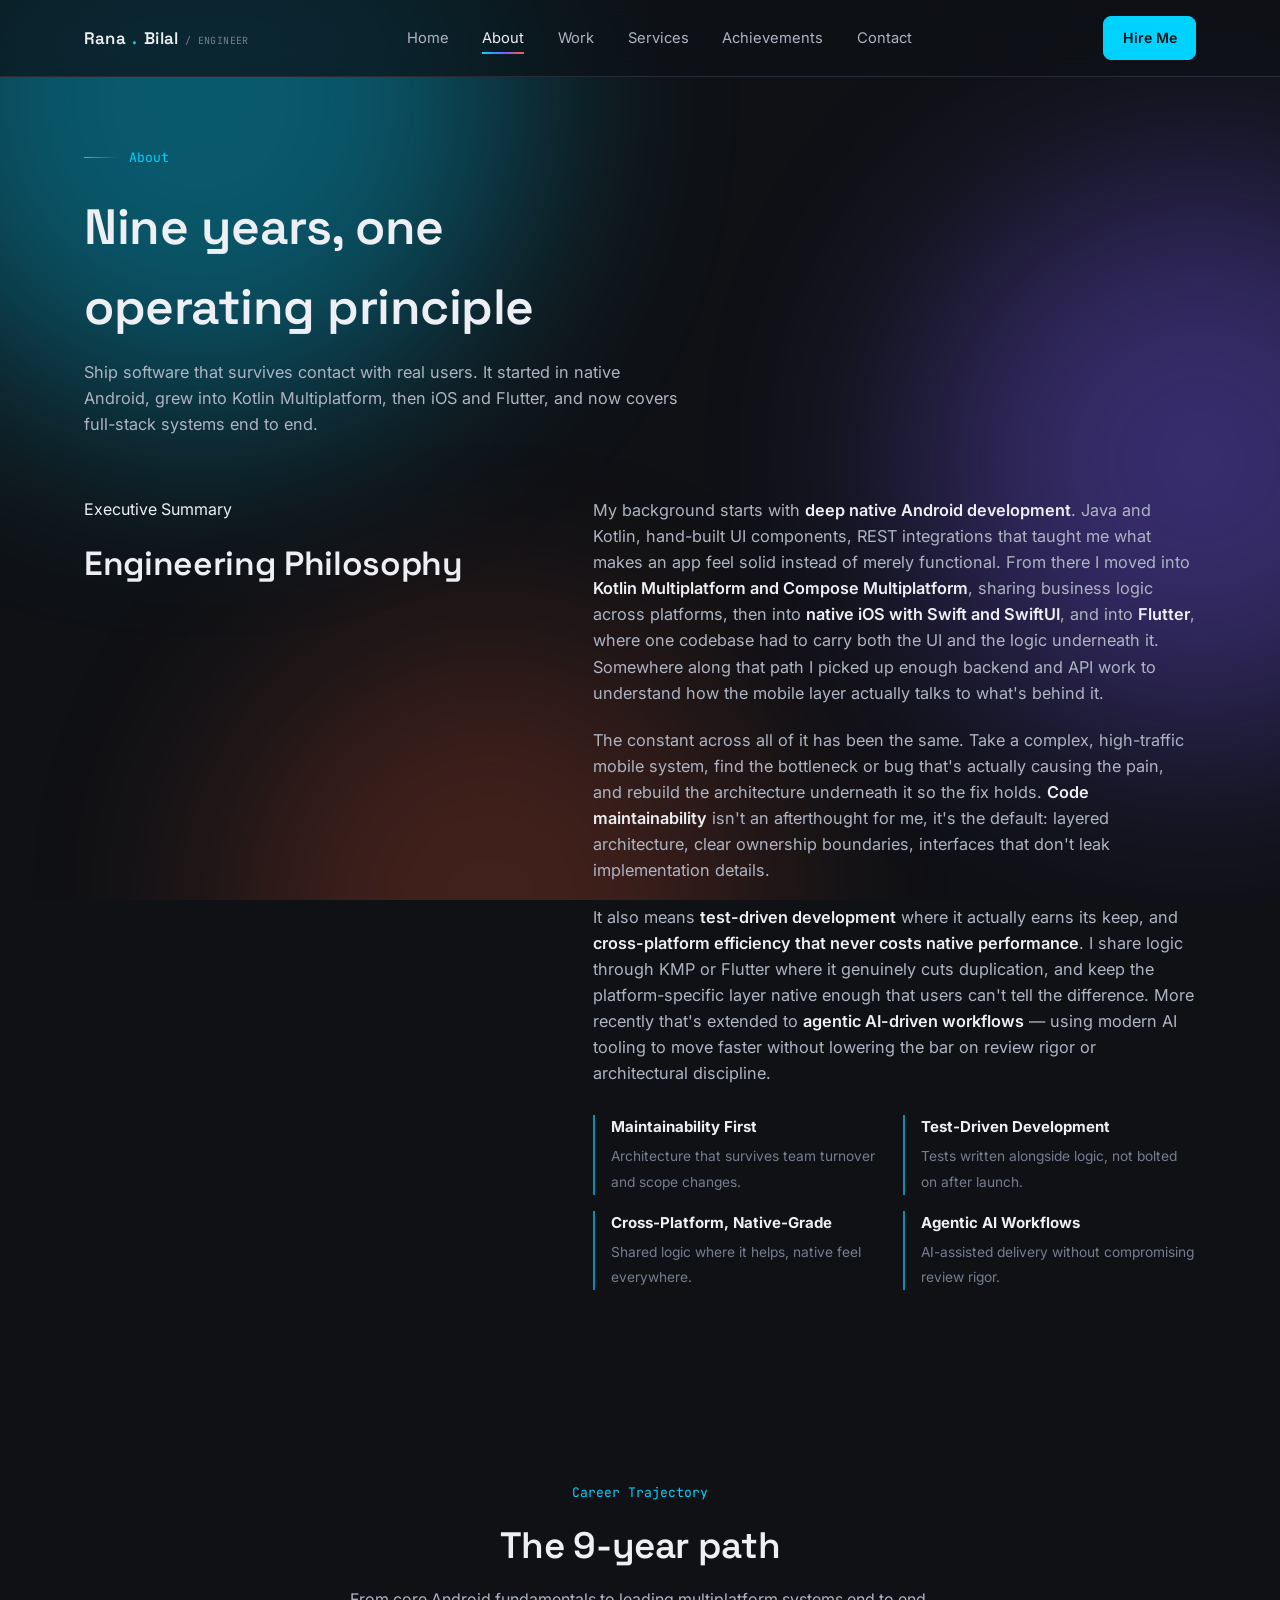
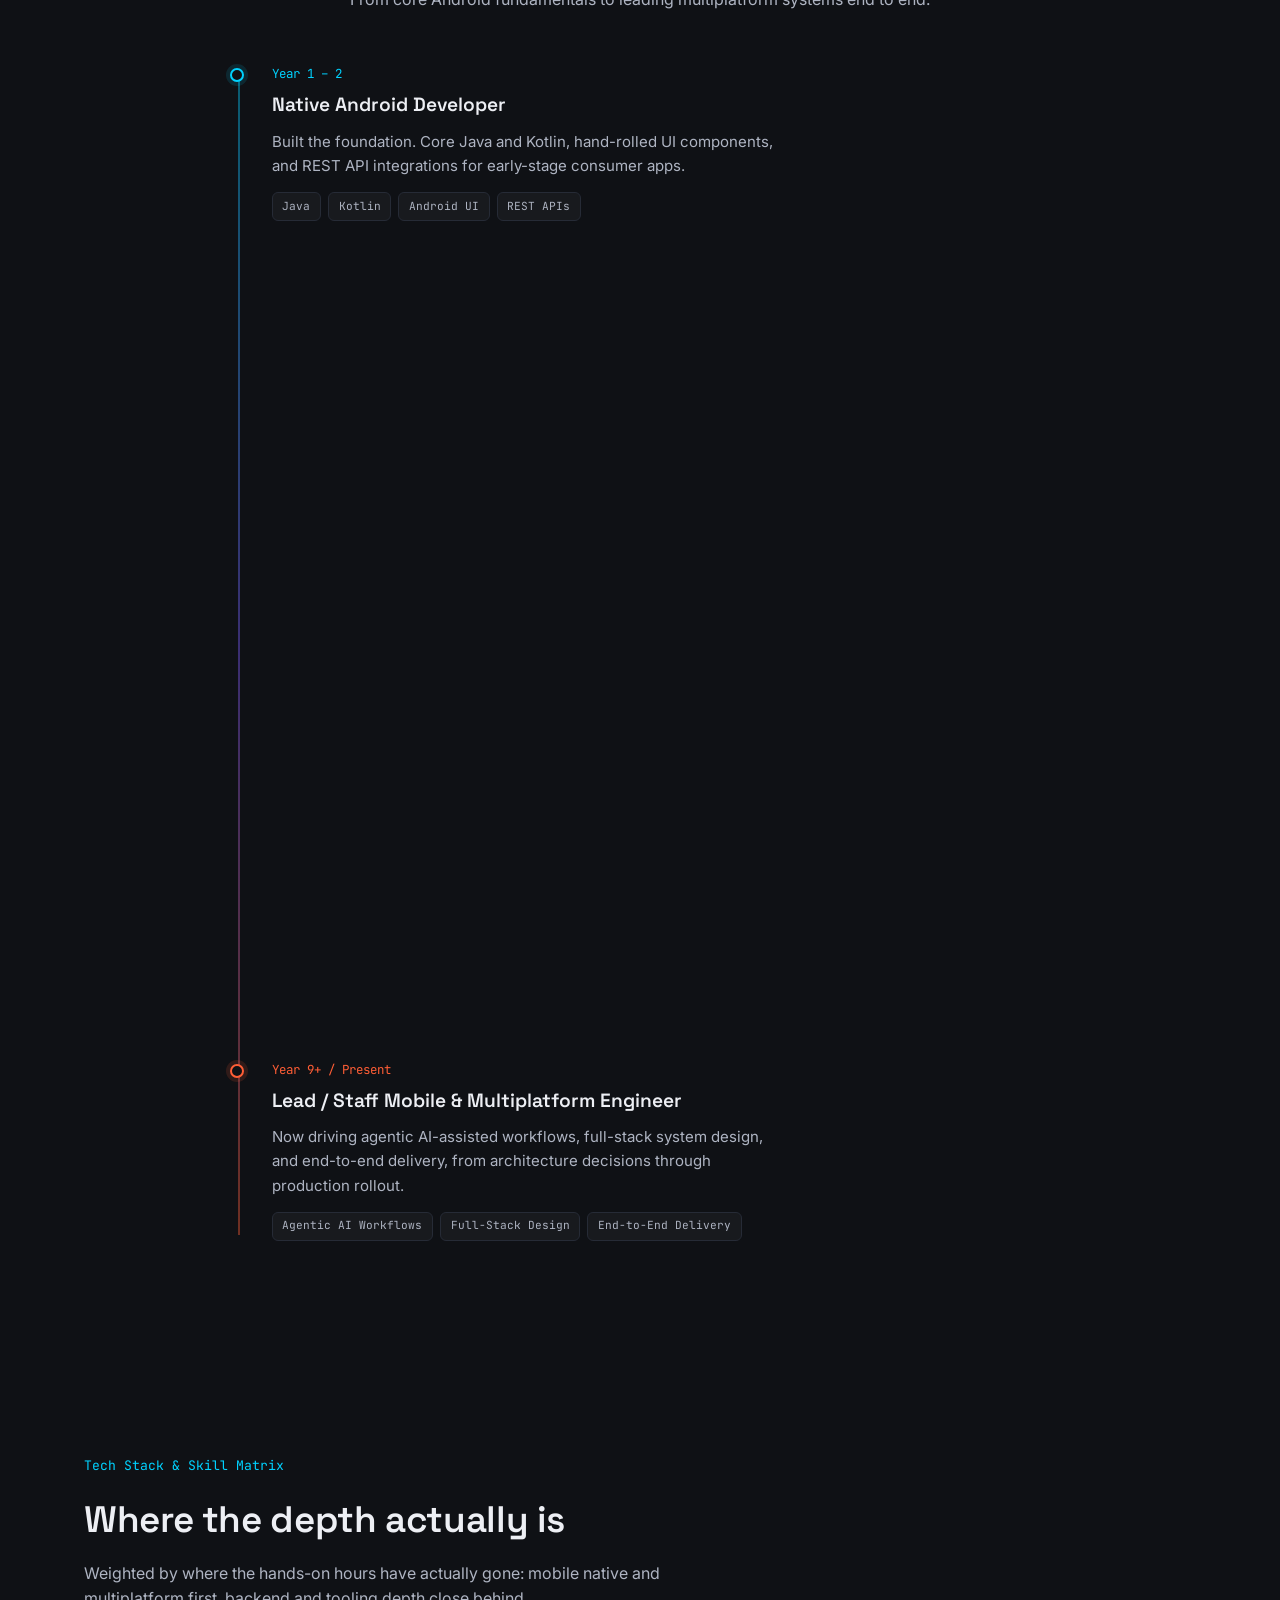
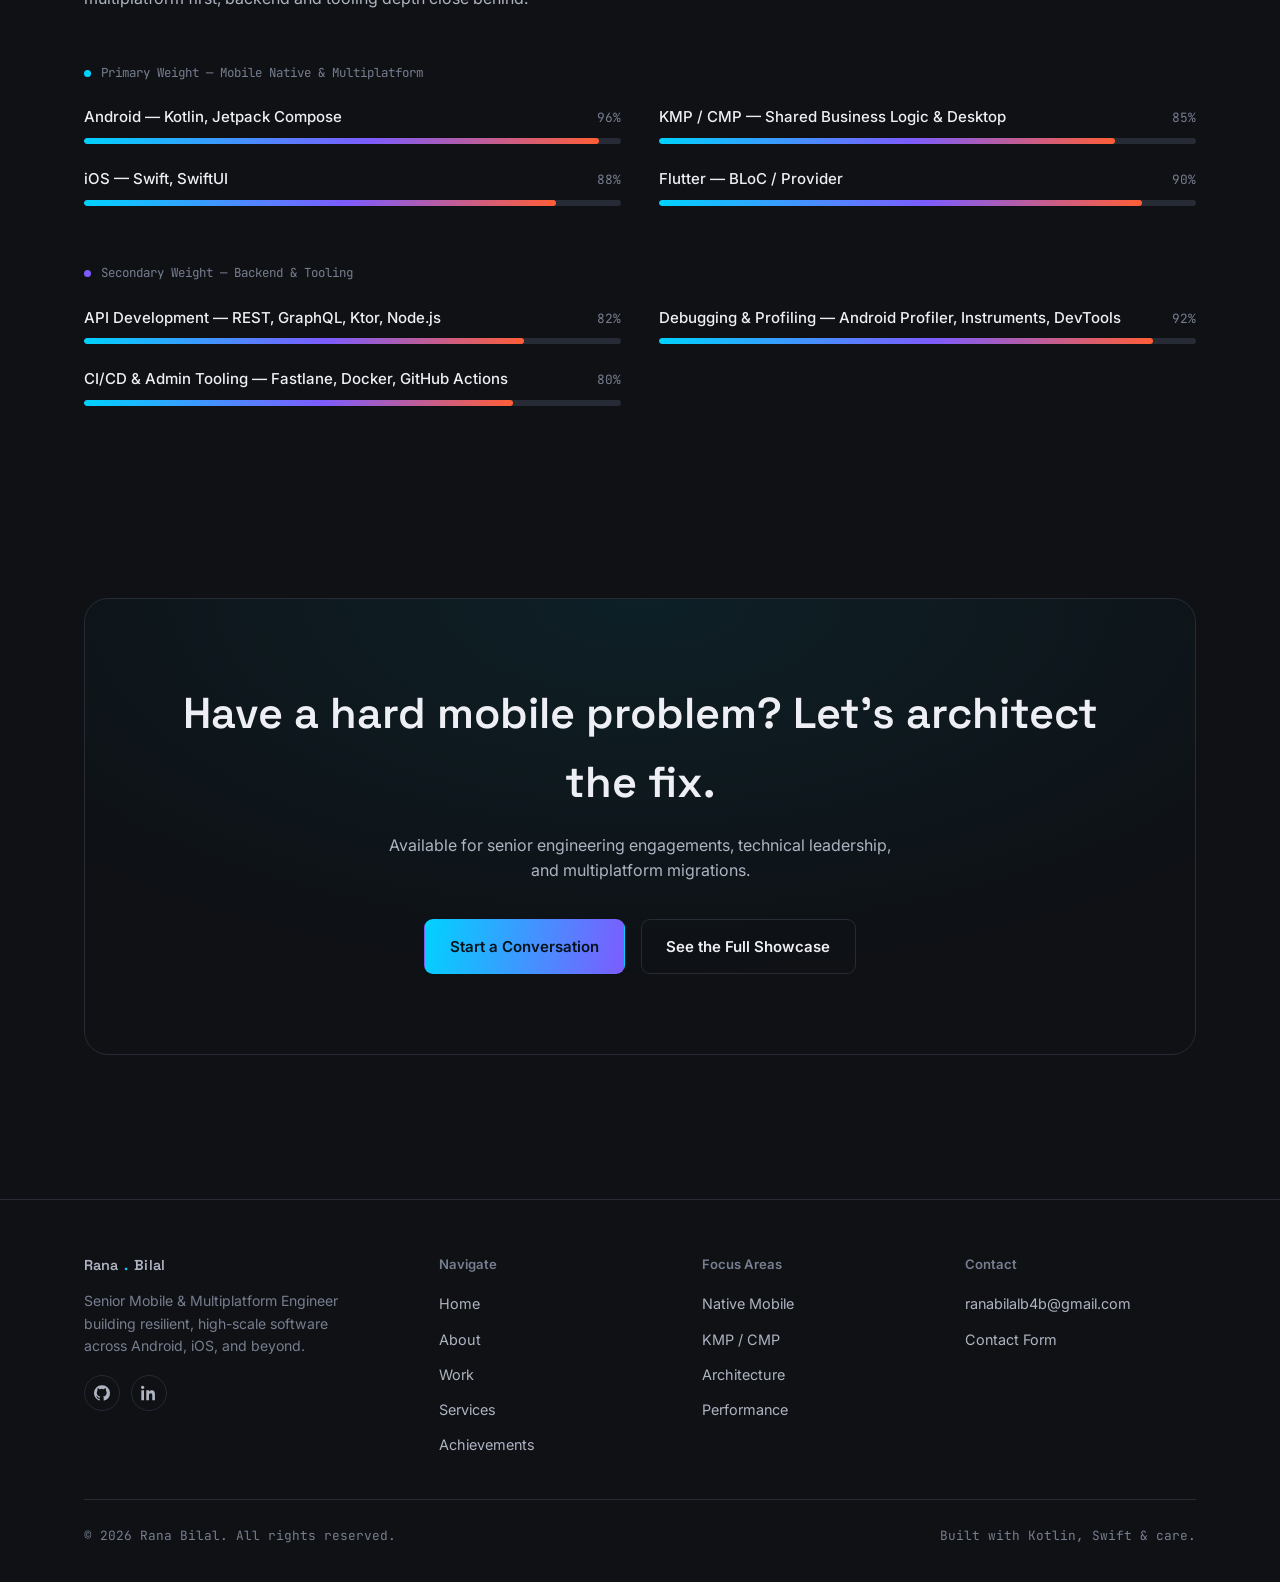
==== commit fe84be48: "Update - 1" ====
--- a/about.html
+++ b/about.html
@@ -4,7 +4,7 @@
 <meta charset="UTF-8">
 <meta name="viewport" content="width=device-width, initial-scale=1.0">
 <title>About — Rana Bilal</title>
-<meta name="description" content="9 years of Android engineering — from native Android compliance platforms to Kotlin Multiplatform, Flutter, and iOS expansion.">
+<meta name="description" content="Nine years of Android engineering, from native compliance-grade platforms to Kotlin Multiplatform, iOS, and Flutter.">
 <link rel="preconnect" href="https://fonts.googleapis.com">
 <link href="https://fonts.googleapis.com/css2?family=Space+Grotesk:wght@500;600;700&family=Inter:wght@400;500;600&family=JetBrains+Mono:wght@400;500&display=swap" rel="stylesheet">
 <link rel="stylesheet" href="assets/css/style.css">
@@ -46,7 +46,7 @@
     <div class="wrap">
       <div class="eyebrow-line"><span class="rule"></span> About</div>
       <h1>Nine years, one operating principle</h1>
-      <p>Ship software that survives contact with real users — starting in native Android, expanding across iOS, Flutter, and Kotlin Multiplatform, and now full-stack systems end to end.</p>
+      <p>Ship software that survives contact with real users. It started in native Android, grew into Kotlin Multiplatform, then iOS and Flutter, and now covers full-stack systems end to end.</p>
     </div>
   </section>
 
@@ -59,9 +59,9 @@
           <h2>Engineering Philosophy</h2>
         </div>
         <div class="narrative-body reveal">
-          <p>My background started with <strong>deep native Android development</strong> — Java and Kotlin, UI components, and REST integrations built the instinct for what makes an app feel solid rather than merely functional. That foundation expanded into <strong>native iOS with Swift and SwiftUI</strong>, then into <strong>modern multiplatform solutions</strong> — Flutter and Kotlin Multiplatform Compose for web and mobile — and finally into the full-stack API work that ties mobile systems to the backends they depend on.</p>
-          <p>Across all of it, the constant has been the same: take a complex, high-traffic mobile system, find the bottleneck or bug that's actually causing pain, and rebuild the architecture underneath it so the fix holds. That means <strong>code maintainability</strong> as a default, not an afterthought — layered architecture, clear ownership boundaries, and interfaces that don't leak implementation details.</p>
-          <p>It also means <strong>test-driven development</strong> where it earns its keep, and <strong>cross-platform efficiency without compromising native performance</strong> — sharing logic through KMP or Flutter where it genuinely reduces duplication, while keeping the platform-specific layer native enough that users never feel the difference. More recently, that's extended to <strong>agentic AI-driven workflows</strong>: using modern AI tooling to accelerate delivery, without lowering the bar on review rigor or architectural discipline.</p>
+          <p>My background starts with <strong>deep native Android development</strong>. Java and Kotlin, hand-built UI components, REST integrations that taught me what makes an app feel solid instead of merely functional. From there I moved into <strong>Kotlin Multiplatform and Compose Multiplatform</strong>, sharing business logic across platforms, then into <strong>native iOS with Swift and SwiftUI</strong>, and into <strong>Flutter</strong>, where one codebase had to carry both the UI and the logic underneath it. Somewhere along that path I picked up enough backend and API work to understand how the mobile layer actually talks to what's behind it.</p>
+          <p>The constant across all of it has been the same. Take a complex, high-traffic mobile system, find the bottleneck or bug that's actually causing the pain, and rebuild the architecture underneath it so the fix holds. <strong>Code maintainability</strong> isn't an afterthought for me, it's the default: layered architecture, clear ownership boundaries, interfaces that don't leak implementation details.</p>
+          <p>It also means <strong>test-driven development</strong> where it actually earns its keep, and <strong>cross-platform efficiency that never costs native performance</strong>. I share logic through KMP or Flutter where it genuinely cuts duplication, and keep the platform-specific layer native enough that users can't tell the difference. More recently that's extended to <strong>agentic AI-driven workflows</strong> — using modern AI tooling to move faster without lowering the bar on review rigor or architectural discipline.</p>
 
           <div class="pillar-strip">
             <div class="pillar"><b>Maintainability First</b><span>Architecture that survives team turnover and scope changes.</span></div>
@@ -87,7 +87,7 @@
         <div class="t-item reveal">
           <span class="t-range">Year 1 – 2</span>
           <h3>Native Android Developer</h3>
-          <p>Built the foundation — Core Java and Kotlin, hand-rolled UI components, and REST API integrations for early-stage consumer apps.</p>
+          <p>Built the foundation. Core Java and Kotlin, hand-rolled UI components, and REST API integrations for early-stage consumer apps.</p>
           <div class="pill-row"><span class="pill">Java</span><span class="pill">Kotlin</span><span class="pill">Android UI</span><span class="pill">REST APIs</span></div>
         </div>
 
@@ -108,14 +108,14 @@
         <div class="t-item reveal">
           <span class="t-range">Year 7 – 8</span>
           <h3>Multiplatform &amp; Systems Lead</h3>
-          <p>Introduced Kotlin Multiplatform (KMP/CMP) for shared mobile and web logic, designed complex API architectures, and led bug triage and heavy refactoring efforts.</p>
+          <p>Introduced Kotlin Multiplatform (KMP/CMP) to share logic across mobile platforms, designed API architectures, and led bug triage and refactoring efforts on a fast-growing codebase.</p>
           <div class="pill-row"><span class="pill">KMP / CMP</span><span class="pill">API Architecture</span><span class="pill">Refactoring</span></div>
         </div>
 
         <div class="t-item reveal milestone-current">
           <span class="t-range">Year 9+ / Present</span>
           <h3>Lead / Staff Mobile &amp; Multiplatform Engineer</h3>
-          <p>Now driving agentic AI-assisted workflows, full-stack system design, and end-to-end delivery — from architecture decisions to production rollout.</p>
+          <p>Now driving agentic AI-assisted workflows, full-stack system design, and end-to-end delivery, from architecture decisions through production rollout.</p>
           <div class="pill-row"><span class="pill">Agentic AI Workflows</span><span class="pill">Full-Stack Design</span><span class="pill">End-to-End Delivery</span></div>
         </div>
       </div>
@@ -128,7 +128,7 @@
       <div class="section-head reveal">
         <span class="index">Tech Stack &amp; Skill Matrix</span>
         <h2>Where the depth actually is</h2>
-        <p>Weighted by where the hands-on hours have gone — mobile native and multiplatform first, with full-stack and tooling depth close behind.</p>
+        <p>Weighted by where the hands-on hours have actually gone: mobile native and multiplatform first, backend and tooling depth close behind.</p>
       </div>
 
       <div class="skill-weight-label reveal"><span class="dot"></span> Primary Weight — Mobile Native &amp; Multiplatform</div>
@@ -139,6 +139,11 @@
         </div>
 
         <div class="skill-item">
+          <div class="skill-head"><span class="skill-name">KMP / CMP — Shared Business Logic &amp; Desktop</span><span class="skill-pct">85%</span></div>
+          <div class="skill-bar"><div class="fill js-skill" data-pct="85"></div></div>
+        </div>
+
+        <div class="skill-item">
           <div class="skill-head"><span class="skill-name">iOS — Swift, SwiftUI</span><span class="skill-pct">88%</span></div>
           <div class="skill-bar"><div class="fill js-skill" data-pct="88"></div></div>
         </div>
@@ -147,20 +152,10 @@
           <div class="skill-head"><span class="skill-name">Flutter — BLoC / Provider</span><span class="skill-pct">90%</span></div>
           <div class="skill-bar"><div class="fill js-skill" data-pct="90"></div></div>
         </div>
-
-        <div class="skill-item">
-          <div class="skill-head"><span class="skill-name">KMP / CMP — Shared Logic &amp; Web/Desktop</span><span class="skill-pct">85%</span></div>
-          <div class="skill-bar"><div class="fill js-skill" data-pct="85"></div></div>
-        </div>
-      </div>
-
-      <div class="skill-weight-label secondary reveal"><span class="dot"></span> Secondary Weight — Web, Backend &amp; Tooling</div>
+      </div>
+
+      <div class="skill-weight-label secondary reveal"><span class="dot"></span> Secondary Weight — Backend &amp; Tooling</div>
       <div class="skill-group reveal">
-        <div class="skill-item">
-          <div class="skill-head"><span class="skill-name">Web — HTML / CSS / JS / TS, CMP Web</span><span class="skill-pct">78%</span></div>
-          <div class="skill-bar"><div class="fill js-skill" data-pct="78"></div></div>
-        </div>
-
         <div class="skill-item">
           <div class="skill-head"><span class="skill-name">API Development — REST, GraphQL, Ktor, Node.js</span><span class="skill-pct">82%</span></div>
           <div class="skill-bar"><div class="fill js-skill" data-pct="82"></div></div>
